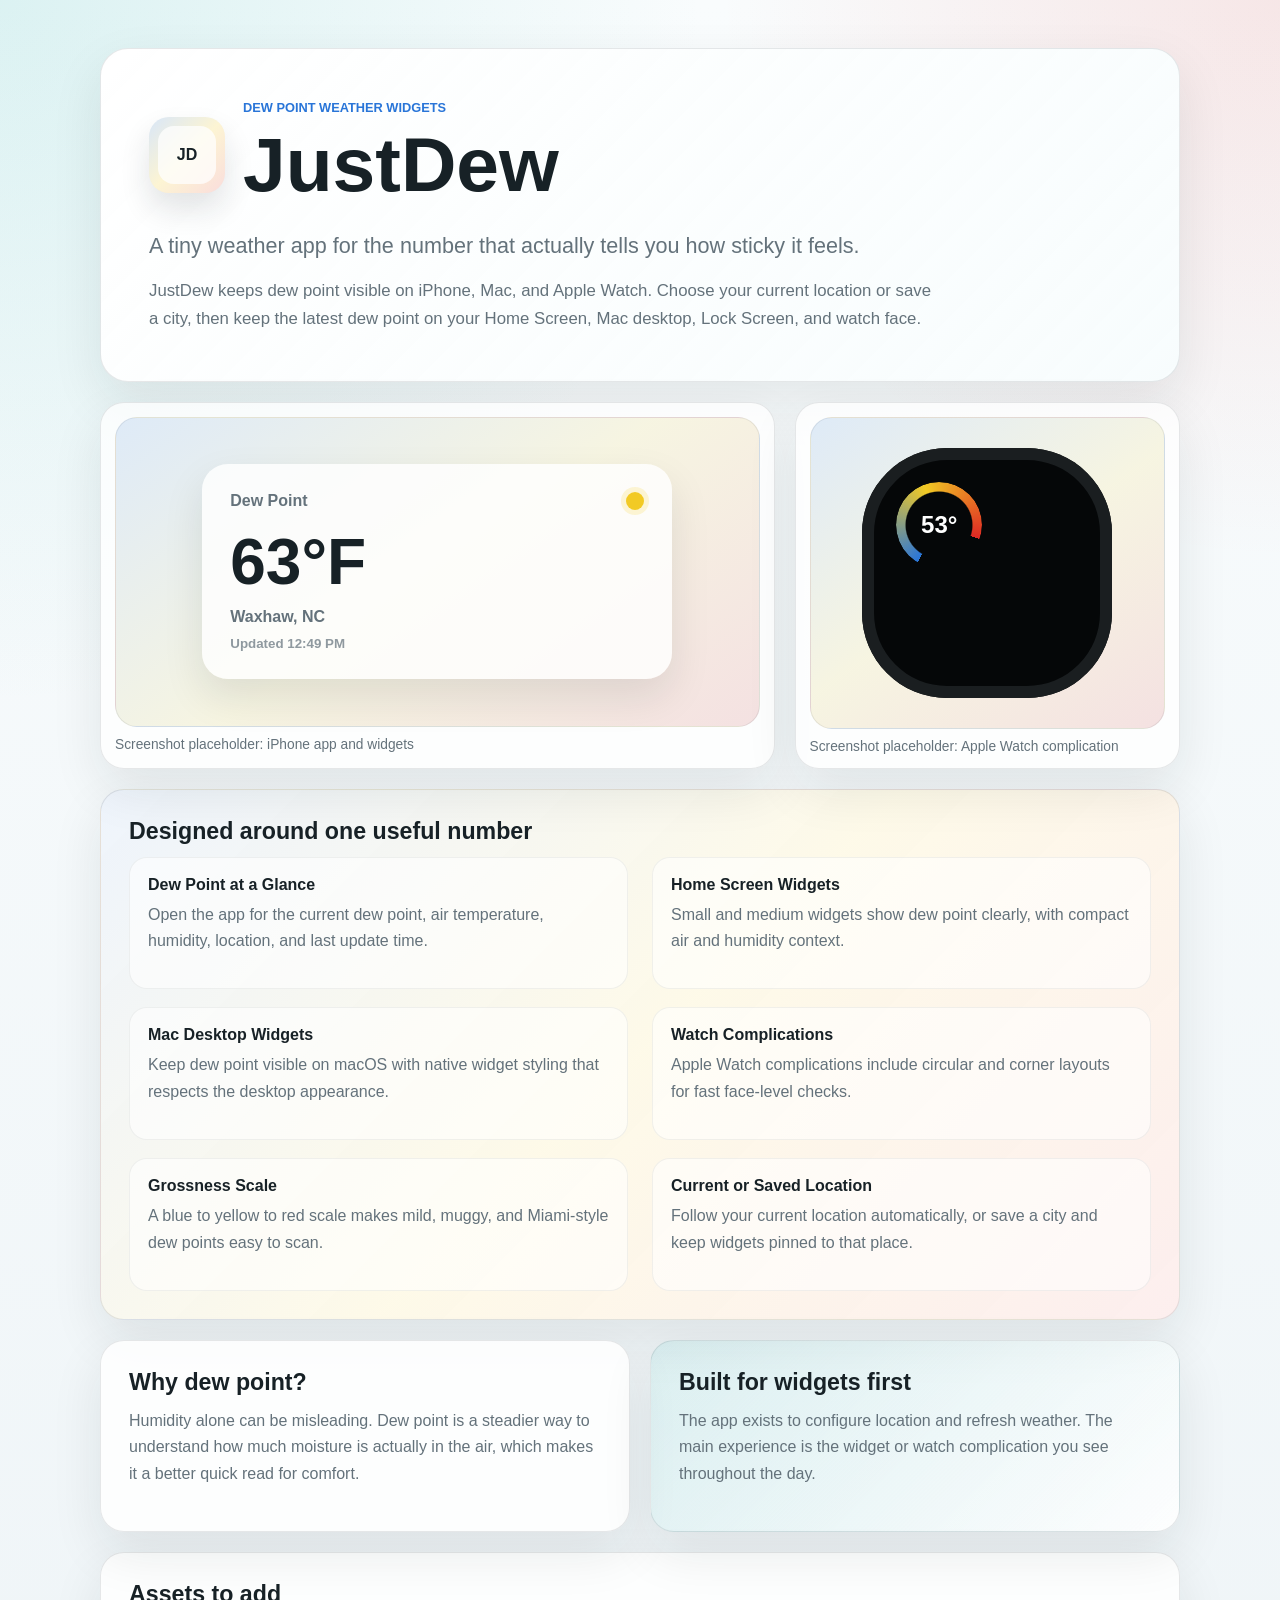
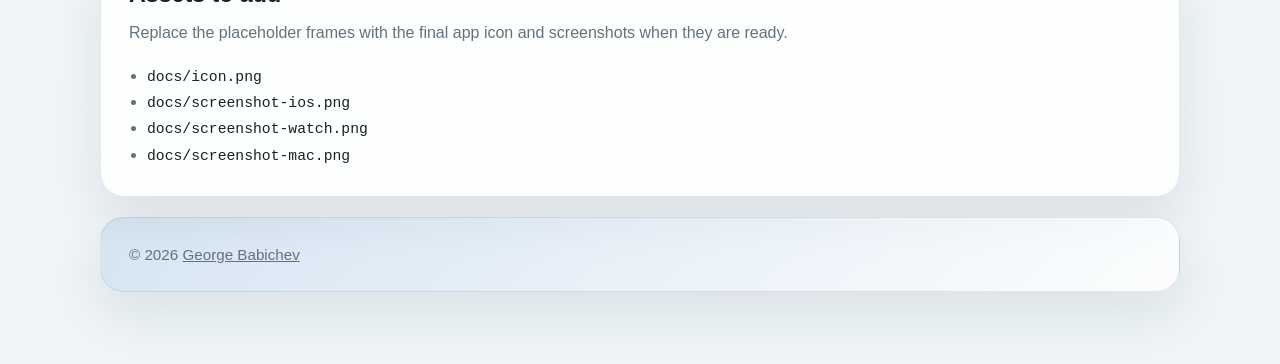
==== docs/index.html @ 345617a5 "Added icon" ====
<!DOCTYPE html>
<html lang="en">
<head>
  <meta charset="UTF-8">
  <meta name="viewport" content="width=device-width, initial-scale=1.0">
  <title>JustDew</title>
  <meta
    name="description"
    content="JustDew is a focused weather app for iPhone, Mac, and Apple Watch that shows the local dew point in widgets and watch complications."
  >
  <link rel="stylesheet" href="./styles.css">
</head>
<body>
  <main class="page">
    <section class="hero">
      <div class="hero-brand">
        <div class="app-logo-frame" aria-label="JustDew app icon placeholder">
          <span class="app-logo-placeholder">JD</span>
        </div>
        <div>
          <p class="eyebrow">Dew Point Weather Widgets</p>
          <h1>JustDew</h1>
        </div>
      </div>

      <p class="lede">
        A tiny weather app for the number that actually tells you how sticky it feels.
      </p>

      <p class="summary">
        JustDew keeps dew point visible on iPhone, Mac, and Apple Watch. Choose your current
        location or save a city, then keep the latest dew point on your Home Screen, Mac desktop,
        Lock Screen, and watch face.
      </p>
    </section>

    <section class="showcase" aria-label="App screenshots">
      <figure class="shot shot-large placeholder-shot">
        <div class="device device-phone">
          <div class="screen-card">
            <div class="screen-header">
              <span>Dew Point</span>
              <span class="weather-dot"></span>
            </div>
            <strong>63&deg;F</strong>
            <span>Waxhaw, NC</span>
            <small>Updated 12:49 PM</small>
          </div>
        </div>
        <figcaption>Screenshot placeholder: iPhone app and widgets</figcaption>
      </figure>

      <figure class="shot placeholder-shot">
        <div class="device device-watch">
          <div class="watch-face">
            <div class="corner-gauge">
              <span class="gauge-arc"></span>
              <strong>53&deg;</strong>
            </div>
          </div>
        </div>
        <figcaption>Screenshot placeholder: Apple Watch complication</figcaption>
      </figure>
    </section>

    <section class="feature-band">
      <h2>Designed around one useful number</h2>
      <div class="feature-list">
        <div>
          <h3>Dew Point at a Glance</h3>
          <p>Open the app for the current dew point, air temperature, humidity, location, and last update time.</p>
        </div>
        <div>
          <h3>Home Screen Widgets</h3>
          <p>Small and medium widgets show dew point clearly, with compact air and humidity context.</p>
        </div>
        <div>
          <h3>Mac Desktop Widgets</h3>
          <p>Keep dew point visible on macOS with native widget styling that respects the desktop appearance.</p>
        </div>
        <div>
          <h3>Watch Complications</h3>
          <p>Apple Watch complications include circular and corner layouts for fast face-level checks.</p>
        </div>
        <div>
          <h3>Grossness Scale</h3>
          <p>A blue to yellow to red scale makes mild, muggy, and Miami-style dew points easy to scan.</p>
        </div>
        <div>
          <h3>Current or Saved Location</h3>
          <p>Follow your current location automatically, or save a city and keep widgets pinned to that place.</p>
        </div>
      </div>
    </section>

    <section class="split">
      <article class="panel">
        <h2>Why dew point?</h2>
        <p>
          Humidity alone can be misleading. Dew point is a steadier way to understand how much
          moisture is actually in the air, which makes it a better quick read for comfort.
        </p>
      </article>

      <article class="panel muted">
        <h2>Built for widgets first</h2>
        <p>
          The app exists to configure location and refresh weather. The main experience is the
          widget or watch complication you see throughout the day.
        </p>
      </article>
    </section>

    <section class="asset-note">
      <h2>Assets to add</h2>
      <p>
        Replace the placeholder frames with the final app icon and screenshots when they are ready.
      </p>
      <ul>
        <li><code>docs/icon.png</code></li>
        <li><code>docs/screenshot-ios.png</code></li>
        <li><code>docs/screenshot-watch.png</code></li>
        <li><code>docs/screenshot-mac.png</code></li>
      </ul>
    </section>

    <section class="footer-note">
      <p class="footer-meta">
        &copy; 2026 <a href="https://georgebabichev.com" target="_blank" rel="noreferrer">George Babichev</a>
      </p>
    </section>
  </main>
</body>
</html>
---- docs/styles.css ----
:root {
  color-scheme: light;
  --bg: #eef4f7;
  --paper: rgba(255, 255, 255, 0.84);
  --paper-strong: #ffffff;
  --ink: #172126;
  --muted: #64727b;
  --line: rgba(23, 33, 38, 0.1);
  --blue: #2975d8;
  --yellow: #f2ca24;
  --red: #df2924;
  --aqua: #55c4c1;
  --shadow: 0 20px 52px rgba(23, 33, 38, 0.09);
}

* {
  box-sizing: border-box;
}

html,
body {
  margin: 0;
  min-height: 100%;
}

body {
  font-family: "Avenir Next", "Helvetica Neue", sans-serif;
  color: var(--ink);
  background:
    radial-gradient(circle at top left, rgba(85, 196, 193, 0.18), transparent 30%),
    radial-gradient(circle at top right, rgba(223, 41, 36, 0.1), transparent 24%),
    linear-gradient(180deg, #f9fcfd 0%, var(--bg) 100%);
}

.page {
  width: min(1080px, calc(100vw - 40px));
  margin: 0 auto;
  padding: 48px 0 72px;
}

.hero,
.shot,
.panel,
.feature-band,
.asset-note,
.footer-note {
  border: 1px solid var(--line);
  border-radius: 24px;
  background: var(--paper);
  box-shadow: var(--shadow);
}

.hero {
  padding: 48px;
  border-radius: 28px;
  background:
    linear-gradient(135deg, rgba(255, 255, 255, 0.96), rgba(246, 252, 253, 0.82)),
    var(--paper-strong);
}

.hero-brand {
  display: flex;
  align-items: center;
  gap: 18px;
  margin-bottom: 18px;
}

.app-logo-frame {
  display: grid;
  place-items: center;
  width: 76px;
  height: 76px;
  border-radius: 20px;
  background:
    linear-gradient(135deg, rgba(41, 117, 216, 0.18), rgba(242, 202, 36, 0.2), rgba(223, 41, 36, 0.16)),
    #ffffff;
  box-shadow: 0 16px 30px rgba(23, 33, 38, 0.12);
  flex: 0 0 auto;
}

.app-logo-placeholder {
  display: grid;
  place-items: center;
  width: 58px;
  height: 58px;
  border-radius: 16px;
  background: rgba(255, 255, 255, 0.74);
  color: var(--ink);
  font-weight: 800;
}

.eyebrow {
  margin: 0 0 10px;
  font-size: 0.8rem;
  font-weight: 700;
  letter-spacing: 0;
  text-transform: uppercase;
  color: var(--blue);
}

h1,
h2,
h3,
p,
ul,
figure {
  margin-top: 0;
}

h1 {
  margin-bottom: 12px;
  font-size: 4.8rem;
  line-height: 0.95;
  letter-spacing: 0;
}

h2 {
  margin-bottom: 12px;
  font-size: 1.45rem;
  letter-spacing: 0;
}

h3 {
  margin-bottom: 8px;
  font-size: 1rem;
}

p,
li {
  color: var(--muted);
  line-height: 1.65;
}

ul {
  margin-bottom: 0;
  padding-left: 18px;
}

code {
  font-family: ui-monospace, SFMono-Regular, Menlo, Monaco, Consolas, monospace;
  font-size: 0.92em;
  color: var(--ink);
}

.lede {
  max-width: 720px;
  margin-bottom: 16px;
  font-size: 1.35rem;
  line-height: 1.4;
}

.summary {
  max-width: 790px;
  margin-bottom: 0;
  color: var(--muted);
  font-size: 1.05rem;
  line-height: 1.65;
}

.showcase {
  display: grid;
  grid-template-columns: minmax(0, 1.4fr) minmax(0, 0.8fr);
  gap: 20px;
  margin-top: 20px;
}

.shot {
  margin: 0;
  padding: 14px;
  background: rgba(255, 255, 255, 0.76);
}

.shot img {
  display: block;
  width: 100%;
  height: auto;
  border-radius: 18px;
}

figcaption {
  margin-top: 10px;
  color: var(--muted);
  font-size: 0.86rem;
}

.placeholder-shot {
  min-height: 350px;
}

.device {
  display: grid;
  min-height: 310px;
  border-radius: 22px;
  border: 1px solid rgba(23, 33, 38, 0.08);
  background:
    linear-gradient(145deg, rgba(41, 117, 216, 0.12), rgba(242, 202, 36, 0.12), rgba(223, 41, 36, 0.12)),
    #f7fbfc;
}

.device-phone {
  place-items: center;
  padding: 36px;
}

.screen-card {
  width: min(100%, 470px);
  padding: 28px;
  border-radius: 26px;
  background: rgba(255, 255, 255, 0.82);
  box-shadow: 0 18px 40px rgba(23, 33, 38, 0.1);
}

.screen-header {
  display: flex;
  align-items: center;
  justify-content: space-between;
  gap: 12px;
  margin-bottom: 20px;
  color: var(--muted);
  font-weight: 700;
}

.weather-dot {
  width: 18px;
  height: 18px;
  border-radius: 50%;
  background: var(--yellow);
  box-shadow: 0 0 0 5px rgba(242, 202, 36, 0.18);
}

.screen-card strong {
  display: block;
  margin-bottom: 14px;
  font-size: 4rem;
  line-height: 1;
}

.screen-card span,
.screen-card small {
  display: block;
  color: var(--muted);
  font-weight: 700;
}

.screen-card small {
  margin-top: 10px;
  color: rgba(100, 114, 123, 0.72);
}

.device-watch {
  place-items: center;
  padding: 30px;
}

.watch-face {
  position: relative;
  display: grid;
  place-items: center;
  width: min(100%, 250px);
  aspect-ratio: 1;
  border-radius: 34%;
  background: #050708;
  box-shadow: inset 0 0 0 12px #1a1e20;
}

.corner-gauge {
  position: absolute;
  top: 34px;
  left: 34px;
  display: grid;
  place-items: center;
  width: 86px;
  height: 86px;
  color: #ffffff;
}

.gauge-arc {
  position: absolute;
  inset: 0;
  border-radius: 50%;
  background: conic-gradient(from 210deg, var(--blue), var(--yellow), var(--red) 72%, transparent 72%);
  -webkit-mask: radial-gradient(circle, transparent 54%, #000 56%);
  mask: radial-gradient(circle, transparent 54%, #000 56%);
}

.corner-gauge strong {
  position: relative;
  font-size: 1.5rem;
}

.feature-band,
.panel,
.asset-note {
  padding: 28px;
}

.feature-band {
  margin-top: 20px;
  background:
    linear-gradient(135deg, rgba(41, 117, 216, 0.08), rgba(242, 202, 36, 0.1), rgba(223, 41, 36, 0.08)),
    var(--paper-strong);
}

.feature-list {
  display: grid;
  grid-template-columns: repeat(2, minmax(0, 1fr));
  gap: 18px 24px;
}

.feature-list > div {
  padding: 18px;
  border-radius: 18px;
  border: 1px solid rgba(23, 33, 38, 0.06);
  background: rgba(255, 255, 255, 0.58);
}

.split {
  display: grid;
  grid-template-columns: repeat(2, minmax(0, 1fr));
  gap: 20px;
  margin-top: 20px;
}

.panel.muted {
  background: linear-gradient(135deg, rgba(85, 196, 193, 0.14), rgba(255, 255, 255, 0.84));
}

.asset-note {
  margin-top: 20px;
}

.footer-note {
  margin-top: 20px;
  padding: 24px 28px;
  background: linear-gradient(135deg, rgba(41, 117, 216, 0.12), rgba(255, 255, 255, 0.82));
}

.footer-note p {
  margin-bottom: 0;
}

.footer-meta {
  font-size: 0.95rem;
  color: var(--muted);
}

.footer-meta a {
  color: inherit;
}

@media (max-width: 780px) {
  .page {
    width: min(100vw - 24px, 1080px);
    padding: 24px 0 40px;
  }

  .hero,
  .panel,
  .feature-band,
  .asset-note,
  .footer-note {
    padding: 22px;
    border-radius: 20px;
  }

  .hero-brand {
    align-items: flex-start;
  }

  .showcase,
  .split,
  .feature-list {
    grid-template-columns: 1fr;
  }

  h1 {
    font-size: 3rem;
  }

  .lede {
    font-size: 1.15rem;
  }

  .app-logo-frame {
    width: 64px;
    height: 64px;
    border-radius: 18px;
  }

  .app-logo-placeholder {
    width: 48px;
    height: 48px;
    border-radius: 14px;
  }

  .device-phone {
    padding: 22px;
  }

  .screen-card strong {
    font-size: 3rem;
  }
}

@media (prefers-color-scheme: dark) {
  :root {
    color-scheme: dark;
    --bg: #101619;
    --paper: rgba(24, 31, 35, 0.88);
    --paper-strong: #1a2227;
    --ink: #f4f8fa;
    --muted: #a7b5bd;
    --line: rgba(244, 248, 250, 0.1);
    --shadow: 0 22px 60px rgba(0, 0, 0, 0.34);
  }

  body {
    background:
      radial-gradient(circle at top left, rgba(85, 196, 193, 0.12), transparent 30%),
      radial-gradient(circle at top right, rgba(223, 41, 36, 0.12), transparent 24%),
      linear-gradient(180deg, #0c1012 0%, var(--bg) 100%);
  }

  .hero {
    background:
      linear-gradient(135deg, rgba(28, 37, 42, 0.96), rgba(17, 23, 26, 0.9)),
      var(--paper-strong);
  }

  .app-logo-frame {
    background:
      linear-gradient(135deg, rgba(41, 117, 216, 0.3), rgba(242, 202, 36, 0.18), rgba(223, 41, 36, 0.22)),
      #1b2429;
  }

  .app-logo-placeholder,
  .screen-card,
  .feature-list > div,
  .shot {
    background: rgba(255, 255, 255, 0.05);
  }

  .device {
    border-color: rgba(244, 248, 250, 0.08);
    background:
      linear-gradient(145deg, rgba(41, 117, 216, 0.16), rgba(242, 202, 36, 0.08), rgba(223, 41, 36, 0.12)),
      #172126;
  }

  .feature-band {
    background:
      linear-gradient(135deg, rgba(41, 117, 216, 0.12), rgba(242, 202, 36, 0.08), rgba(223, 41, 36, 0.1)),
      var(--paper-strong);
  }

  .panel.muted,
  .footer-note {
    background: linear-gradient(135deg, rgba(85, 196, 193, 0.1), rgba(28, 37, 42, 0.82));
  }
}
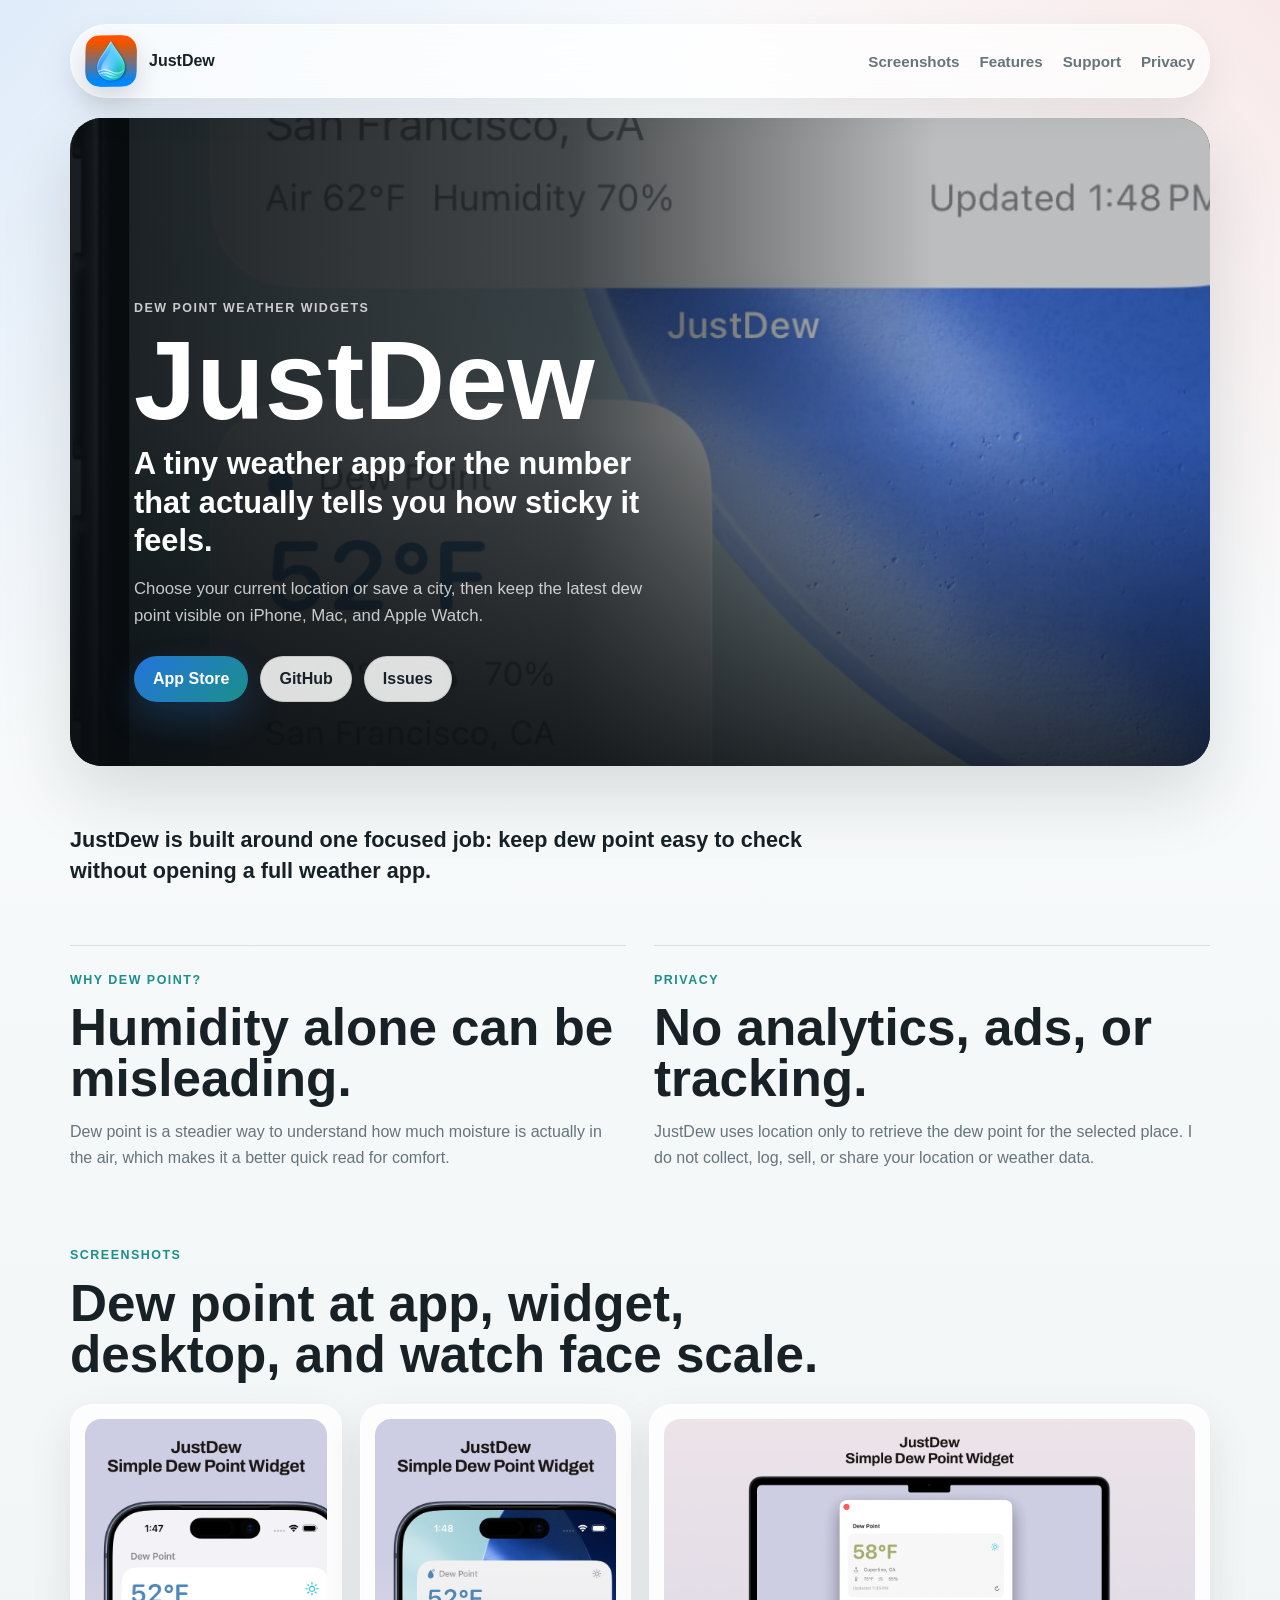
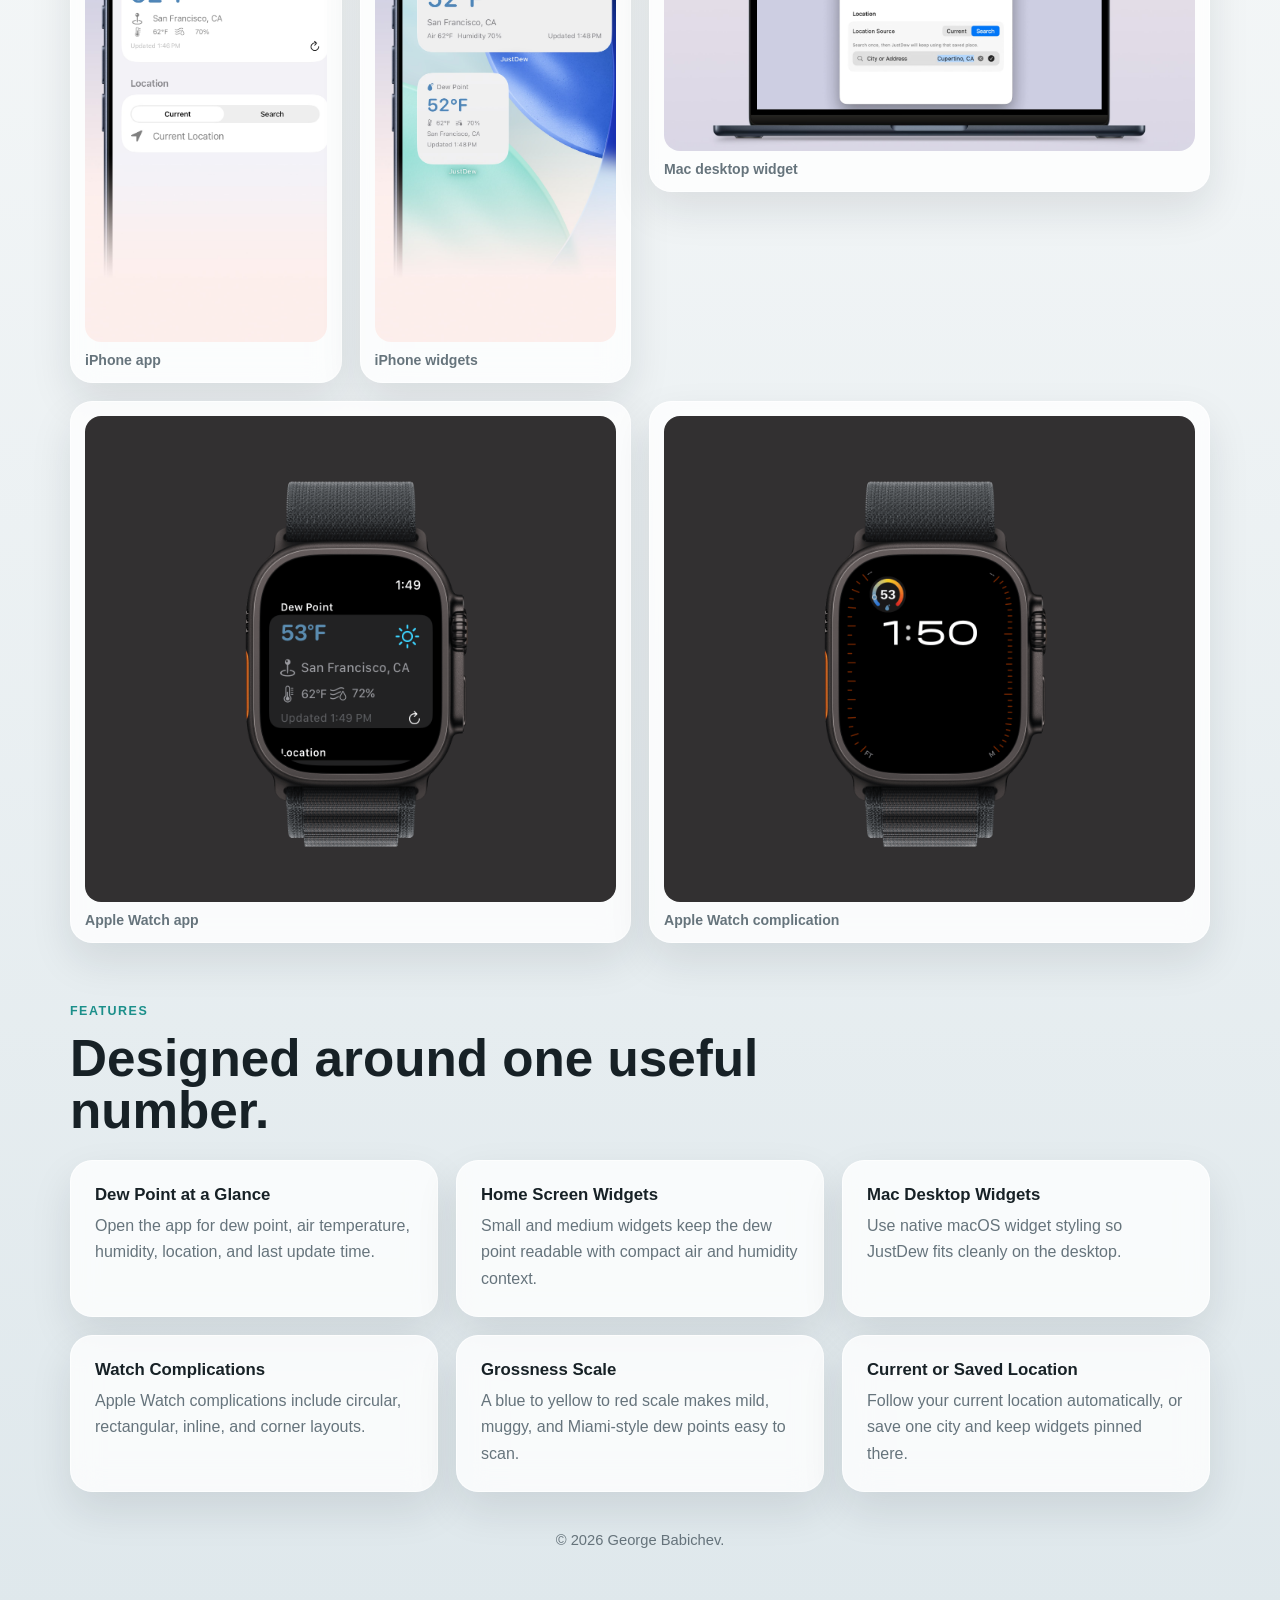
==== commit 36a2571c: "Added docs" ====
--- a/docs/index.html
+++ b/docs/index.html
@@ -8,127 +8,152 @@
     name="description"
     content="JustDew is a focused weather app for iPhone, Mac, and Apple Watch that shows the local dew point in widgets and watch complications."
   >
+  <meta name="theme-color" media="(prefers-color-scheme: light)" content="#f6f8f9">
+  <meta name="theme-color" media="(prefers-color-scheme: dark)" content="#101417">
+  <link rel="icon" type="image/png" href="./icon.png">
+  <link rel="apple-touch-icon" href="./icon.png">
   <link rel="stylesheet" href="./styles.css">
 </head>
-<body>
-  <main class="page">
-    <section class="hero">
-      <div class="hero-brand">
-        <div class="app-logo-frame" aria-label="JustDew app icon placeholder">
-          <span class="app-logo-placeholder">JD</span>
-        </div>
-        <div>
-          <p class="eyebrow">Dew Point Weather Widgets</p>
-          <h1>JustDew</h1>
+<body class="product-page">
+  <div class="site-shell">
+    <nav class="topbar" aria-label="Primary">
+      <a class="brand" href="index.html" aria-label="JustDew home">
+        <img src="./icon.png" alt="" width="52" height="52">
+        <span>JustDew</span>
+      </a>
+      <div class="nav-links">
+        <a href="#screenshots">Screenshots</a>
+        <a href="#features">Features</a>
+        <a href="Support.html">Support</a>
+        <a href="PrivacyPolicy.html">Privacy</a>
+      </div>
+    </nav>
+
+    <header class="hero">
+      <img class="hero-image" src="./ios-2.jpg" alt="" width="1284" height="2778" loading="eager">
+      <div class="hero-copy">
+        <p class="eyebrow">Dew Point Weather Widgets</p>
+        <h1>JustDew</h1>
+        <p class="lede">
+          A tiny weather app for the number that actually tells you how sticky it feels.
+        </p>
+        <p class="summary">
+          Choose your current location or save a city, then keep the latest dew point visible
+          on iPhone, Mac, and Apple Watch.
+        </p>
+        <div class="hero-actions">
+          <a class="button button-primary" href="https://apps.apple.com/us/app/justdew/id0000000000">App Store</a>
+          <a class="button button-secondary" href="https://github.com/gbabichev/JustDew" target="_blank" rel="noreferrer">GitHub</a>
+          <a class="button button-secondary" href="https://github.com/gbabichev/JustDew/issues" target="_blank" rel="noreferrer">Issues</a>
         </div>
       </div>
+    </header>
 
-      <p class="lede">
-        A tiny weather app for the number that actually tells you how sticky it feels.
-      </p>
+    <main>
+      <section class="section intro-band">
+        <p>
+          JustDew is built around one focused job: keep dew point easy to check without opening a full weather app.
+        </p>
+      </section>
 
-      <p class="summary">
-        JustDew keeps dew point visible on iPhone, Mac, and Apple Watch. Choose your current
-        location or save a city, then keep the latest dew point on your Home Screen, Mac desktop,
-        Lock Screen, and watch face.
-      </p>
-    </section>
+      <section class="section split-section">
+        <article>
+          <p class="eyebrow">Why Dew Point?</p>
+          <h2>Humidity alone can be misleading.</h2>
+          <p>
+            Dew point is a steadier way to understand how much moisture is actually in the air,
+            which makes it a better quick read for comfort.
+          </p>
+        </article>
 
-    <section class="showcase" aria-label="App screenshots">
-      <figure class="shot shot-large placeholder-shot">
-        <div class="device device-phone">
-          <div class="screen-card">
-            <div class="screen-header">
-              <span>Dew Point</span>
-              <span class="weather-dot"></span>
-            </div>
-            <strong>63&deg;F</strong>
-            <span>Waxhaw, NC</span>
-            <small>Updated 12:49 PM</small>
-          </div>
+        <article>
+          <p class="eyebrow">Privacy</p>
+          <h2>No analytics, ads, or tracking.</h2>
+          <p>
+            JustDew uses location only to retrieve the dew point for the selected place. I
+            do not collect, log, sell, or share your location or weather data.
+          </p>
+        </article>
+      </section>
+
+      <section class="section" id="screenshots" aria-labelledby="screenshots-title">
+        <div class="section-heading">
+          <p class="eyebrow">Screenshots</p>
+          <h2 id="screenshots-title">Dew point at app, widget, desktop, and watch face scale.</h2>
         </div>
-        <figcaption>Screenshot placeholder: iPhone app and widgets</figcaption>
-      </figure>
 
-      <figure class="shot placeholder-shot">
-        <div class="device device-watch">
-          <div class="watch-face">
-            <div class="corner-gauge">
-              <span class="gauge-arc"></span>
-              <strong>53&deg;</strong>
-            </div>
-          </div>
+        <div class="screenshot-grid">
+          <figure class="screenshot-card phone-card">
+            <img src="./ios-1.jpg" alt="JustDew iPhone app showing current dew point and location controls" width="1284" height="2778" loading="lazy">
+            <figcaption>iPhone app</figcaption>
+          </figure>
+
+          <figure class="screenshot-card phone-card">
+            <img src="./ios-2.jpg" alt="JustDew iPhone widgets showing dew point on the Home Screen" width="1284" height="2778" loading="lazy">
+            <figcaption>iPhone widgets</figcaption>
+          </figure>
+
+          <figure class="screenshot-card mac-card">
+            <img src="./mac-1.jpg" alt="JustDew Mac desktop widget showing dew point" width="2880" height="1800" loading="lazy">
+            <figcaption>Mac desktop widget</figcaption>
+          </figure>
+
+          <figure class="screenshot-card watch-card">
+            <img src="./watch-1.png" alt="JustDew Apple Watch app showing dew point, location, air temperature, and humidity" width="1344" height="1230" loading="lazy">
+            <figcaption>Apple Watch app</figcaption>
+          </figure>
+
+          <figure class="screenshot-card watch-card">
+            <img src="./watch-2.png" alt="JustDew Apple Watch face complication showing dew point with a color gauge" width="1344" height="1230" loading="lazy">
+            <figcaption>Apple Watch complication</figcaption>
+          </figure>
         </div>
-        <figcaption>Screenshot placeholder: Apple Watch complication</figcaption>
-      </figure>
-    </section>
+      </section>
 
-    <section class="feature-band">
-      <h2>Designed around one useful number</h2>
-      <div class="feature-list">
-        <div>
-          <h3>Dew Point at a Glance</h3>
-          <p>Open the app for the current dew point, air temperature, humidity, location, and last update time.</p>
+      <section class="section" id="features" aria-labelledby="features-title">
+        <div class="section-heading">
+          <p class="eyebrow">Features</p>
+          <h2 id="features-title">Designed around one useful number.</h2>
         </div>
-        <div>
-          <h3>Home Screen Widgets</h3>
-          <p>Small and medium widgets show dew point clearly, with compact air and humidity context.</p>
+
+        <div class="feature-grid">
+          <article class="feature-card">
+            <h3>Dew Point at a Glance</h3>
+            <p>Open the app for dew point, air temperature, humidity, location, and last update time.</p>
+          </article>
+
+          <article class="feature-card">
+            <h3>Home Screen Widgets</h3>
+            <p>Small and medium widgets keep the dew point readable with compact air and humidity context.</p>
+          </article>
+
+          <article class="feature-card">
+            <h3>Mac Desktop Widgets</h3>
+            <p>Use native macOS widget styling so JustDew fits cleanly on the desktop.</p>
+          </article>
+
+          <article class="feature-card">
+            <h3>Watch Complications</h3>
+            <p>Apple Watch complications include circular, rectangular, inline, and corner layouts.</p>
+          </article>
+
+          <article class="feature-card">
+            <h3>Grossness Scale</h3>
+            <p>A blue to yellow to red scale makes mild, muggy, and Miami-style dew points easy to scan.</p>
+          </article>
+
+          <article class="feature-card">
+            <h3>Current or Saved Location</h3>
+            <p>Follow your current location automatically, or save one city and keep widgets pinned there.</p>
+          </article>
         </div>
-        <div>
-          <h3>Mac Desktop Widgets</h3>
-          <p>Keep dew point visible on macOS with native widget styling that respects the desktop appearance.</p>
-        </div>
-        <div>
-          <h3>Watch Complications</h3>
-          <p>Apple Watch complications include circular and corner layouts for fast face-level checks.</p>
-        </div>
-        <div>
-          <h3>Grossness Scale</h3>
-          <p>A blue to yellow to red scale makes mild, muggy, and Miami-style dew points easy to scan.</p>
-        </div>
-        <div>
-          <h3>Current or Saved Location</h3>
-          <p>Follow your current location automatically, or save a city and keep widgets pinned to that place.</p>
-        </div>
-      </div>
-    </section>
+      </section>
 
-    <section class="split">
-      <article class="panel">
-        <h2>Why dew point?</h2>
-        <p>
-          Humidity alone can be misleading. Dew point is a steadier way to understand how much
-          moisture is actually in the air, which makes it a better quick read for comfort.
-        </p>
-      </article>
+    </main>
 
-      <article class="panel muted">
-        <h2>Built for widgets first</h2>
-        <p>
-          The app exists to configure location and refresh weather. The main experience is the
-          widget or watch complication you see throughout the day.
-        </p>
-      </article>
-    </section>
-
-    <section class="asset-note">
-      <h2>Assets to add</h2>
-      <p>
-        Replace the placeholder frames with the final app icon and screenshots when they are ready.
-      </p>
-      <ul>
-        <li><code>docs/icon.png</code></li>
-        <li><code>docs/screenshot-ios.png</code></li>
-        <li><code>docs/screenshot-watch.png</code></li>
-        <li><code>docs/screenshot-mac.png</code></li>
-      </ul>
-    </section>
-
-    <section class="footer-note">
-      <p class="footer-meta">
-        &copy; 2026 <a href="https://georgebabichev.com" target="_blank" rel="noreferrer">George Babichev</a>
-      </p>
-    </section>
-  </main>
+    <footer class="site-footer">
+      <p>&copy; 2026 George Babichev.</p>
+    </footer>
+  </div>
 </body>
 </html>
--- a/docs/styles.css
+++ b/docs/styles.css
@@ -1,16 +1,22 @@
 :root {
-  color-scheme: light;
-  --bg: #eef4f7;
-  --paper: rgba(255, 255, 255, 0.84);
-  --paper-strong: #ffffff;
+  color-scheme: light dark;
+  --bg: #f3f6f7;
+  --bg-deep: #dfe8ec;
+  --surface: rgba(255, 255, 255, 0.78);
+  --surface-strong: #ffffff;
   --ink: #172126;
-  --muted: #64727b;
-  --line: rgba(23, 33, 38, 0.1);
-  --blue: #2975d8;
-  --yellow: #f2ca24;
-  --red: #df2924;
-  --aqua: #55c4c1;
-  --shadow: 0 20px 52px rgba(23, 33, 38, 0.09);
+  --muted: #66747c;
+  --line: rgba(23, 33, 38, 0.12);
+  --blue: #2474dc;
+  --yellow: #f4cf28;
+  --red: #e2352f;
+  --teal: #1b8f8a;
+  --shadow-lg: 0 28px 70px rgba(23, 33, 38, 0.14);
+  --shadow-md: 0 18px 42px rgba(23, 33, 38, 0.1);
+  --radius-xl: 32px;
+  --radius-lg: 22px;
+  --radius-md: 16px;
+  --content-width: 1140px;
 }
 
 * {
@@ -23,79 +29,34 @@
   min-height: 100%;
 }
 
+html {
+  scroll-behavior: smooth;
+}
+
 body {
-  font-family: "Avenir Next", "Helvetica Neue", sans-serif;
+  min-width: 320px;
+  font-family: "Avenir Next", "Helvetica Neue", Arial, sans-serif;
   color: var(--ink);
   background:
-    radial-gradient(circle at top left, rgba(85, 196, 193, 0.18), transparent 30%),
-    radial-gradient(circle at top right, rgba(223, 41, 36, 0.1), transparent 24%),
-    linear-gradient(180deg, #f9fcfd 0%, var(--bg) 100%);
-}
-
-.page {
-  width: min(1080px, calc(100vw - 40px));
-  margin: 0 auto;
-  padding: 48px 0 72px;
-}
-
-.hero,
-.shot,
-.panel,
-.feature-band,
-.asset-note,
-.footer-note {
-  border: 1px solid var(--line);
-  border-radius: 24px;
-  background: var(--paper);
-  box-shadow: var(--shadow);
-}
-
-.hero {
-  padding: 48px;
-  border-radius: 28px;
-  background:
-    linear-gradient(135deg, rgba(255, 255, 255, 0.96), rgba(246, 252, 253, 0.82)),
-    var(--paper-strong);
-}
-
-.hero-brand {
-  display: flex;
-  align-items: center;
-  gap: 18px;
-  margin-bottom: 18px;
-}
-
-.app-logo-frame {
-  display: grid;
-  place-items: center;
-  width: 76px;
-  height: 76px;
-  border-radius: 20px;
-  background:
-    linear-gradient(135deg, rgba(41, 117, 216, 0.18), rgba(242, 202, 36, 0.2), rgba(223, 41, 36, 0.16)),
-    #ffffff;
-  box-shadow: 0 16px 30px rgba(23, 33, 38, 0.12);
-  flex: 0 0 auto;
-}
-
-.app-logo-placeholder {
-  display: grid;
-  place-items: center;
-  width: 58px;
-  height: 58px;
-  border-radius: 16px;
-  background: rgba(255, 255, 255, 0.74);
-  color: var(--ink);
-  font-weight: 800;
-}
-
-.eyebrow {
-  margin: 0 0 10px;
-  font-size: 0.8rem;
-  font-weight: 700;
-  letter-spacing: 0;
-  text-transform: uppercase;
-  color: var(--blue);
+    linear-gradient(135deg, rgba(36, 116, 220, 0.13), transparent 34rem),
+    linear-gradient(225deg, rgba(226, 53, 47, 0.1), transparent 30rem),
+    linear-gradient(180deg, #fbfdfe 0%, var(--bg) 48%, var(--bg-deep) 100%);
+}
+
+img {
+  display: block;
+  max-width: 100%;
+}
+
+a {
+  color: inherit;
+  text-decoration: none;
+}
+
+p,
+li {
+  color: var(--muted);
+  line-height: 1.65;
 }
 
 h1,
@@ -107,354 +68,513 @@
   margin-top: 0;
 }
 
+.site-shell,
+.info-shell {
+  width: min(calc(100% - 32px), var(--content-width));
+  margin: 0 auto;
+}
+
+.site-shell {
+  padding: 24px 0 42px;
+}
+
+.topbar {
+  position: relative;
+  z-index: 5;
+  display: flex;
+  align-items: center;
+  justify-content: space-between;
+  gap: 24px;
+  padding: 10px 14px;
+  border: 1px solid rgba(255, 255, 255, 0.72);
+  border-radius: 999px;
+  background: rgba(255, 255, 255, 0.7);
+  box-shadow: 0 14px 36px rgba(23, 33, 38, 0.08);
+  backdrop-filter: blur(18px);
+}
+
+.brand {
+  display: inline-flex;
+  align-items: center;
+  gap: 12px;
+  font-weight: 800;
+}
+
+.brand img {
+  width: 52px;
+  height: 52px;
+  border-radius: 15px;
+  box-shadow: 0 12px 26px rgba(23, 33, 38, 0.16);
+}
+
+.nav-links {
+  display: flex;
+  align-items: center;
+  flex-wrap: wrap;
+  justify-content: flex-end;
+  gap: 20px;
+  color: var(--muted);
+  font-size: 0.95rem;
+  font-weight: 600;
+}
+
+.nav-links a {
+  padding: 8px 0;
+}
+
+.nav-links a:hover,
+.nav-links a:focus-visible,
+.back-link:hover,
+.back-link:focus-visible {
+  color: var(--teal);
+}
+
+.hero {
+  position: relative;
+  display: grid;
+  align-items: end;
+  min-height: clamp(520px, 72vh, 720px);
+  margin-top: 20px;
+  overflow: hidden;
+  border-radius: var(--radius-xl);
+  box-shadow: var(--shadow-lg);
+  background: #11181c;
+}
+
+.hero::before {
+  content: "";
+  position: absolute;
+  inset: 0;
+  z-index: 1;
+  background:
+    linear-gradient(90deg, rgba(9, 13, 16, 0.92), rgba(9, 13, 16, 0.74) 44%, rgba(9, 13, 16, 0.22) 76%),
+    linear-gradient(0deg, rgba(9, 13, 16, 0.78), transparent 52%);
+}
+
+.hero-image {
+  position: absolute;
+  inset: 0;
+  width: 100%;
+  height: 100%;
+  object-fit: cover;
+  object-position: center center;
+  transform: scale(1.16);
+}
+
+.hero-copy {
+  position: relative;
+  z-index: 2;
+  max-width: 660px;
+  padding: clamp(28px, 6vw, 64px);
+}
+
+.eyebrow {
+  margin-bottom: 12px;
+  color: var(--teal);
+  font-size: 0.78rem;
+  font-weight: 800;
+  letter-spacing: 0.12em;
+  text-transform: uppercase;
+}
+
+.hero .eyebrow,
+.hero .summary {
+  color: rgba(255, 255, 255, 0.76);
+}
+
 h1 {
-  margin-bottom: 12px;
-  font-size: 4.8rem;
-  line-height: 0.95;
+  margin-bottom: 14px;
+  color: #ffffff;
+  font-size: clamp(4rem, 9vw, 7rem);
+  line-height: 0.9;
   letter-spacing: 0;
 }
 
 h2 {
-  margin-bottom: 12px;
-  font-size: 1.45rem;
+  margin-bottom: 14px;
+  font-size: clamp(2.2rem, 4vw, 3.6rem);
+  line-height: 1;
   letter-spacing: 0;
 }
 
 h3 {
   margin-bottom: 8px;
-  font-size: 1rem;
-}
-
-p,
-li {
-  color: var(--muted);
-  line-height: 1.65;
-}
-
-ul {
+  font-size: 1.05rem;
+}
+
+.lede {
+  max-width: 620px;
+  margin-bottom: 14px;
+  color: #ffffff;
+  font-size: clamp(1.35rem, 2.4vw, 2rem);
+  line-height: 1.25;
+  font-weight: 700;
+}
+
+.summary {
+  max-width: 620px;
   margin-bottom: 0;
-  padding-left: 18px;
-}
-
-code {
-  font-family: ui-monospace, SFMono-Regular, Menlo, Monaco, Consolas, monospace;
-  font-size: 0.92em;
+  font-size: 1.05rem;
+}
+
+.hero-actions,
+.card-actions {
+  display: flex;
+  flex-wrap: wrap;
+  gap: 12px;
+  margin-top: 26px;
+}
+
+.button {
+  display: inline-flex;
+  align-items: center;
+  justify-content: center;
+  min-height: 46px;
+  padding: 0 18px;
+  border: 1px solid transparent;
+  border-radius: 999px;
+  font-weight: 750;
+  transition: transform 160ms ease, background-color 160ms ease, border-color 160ms ease;
+}
+
+.button:hover,
+.button:focus-visible {
+  transform: translateY(-1px);
+}
+
+.button-primary {
+  color: #ffffff;
+  background: linear-gradient(135deg, var(--blue), var(--teal));
+  box-shadow: 0 16px 34px rgba(36, 116, 220, 0.24);
+}
+
+.button-secondary {
   color: var(--ink);
-}
-
-.lede {
-  max-width: 720px;
-  margin-bottom: 16px;
+  border-color: var(--line);
+  background: rgba(255, 255, 255, 0.86);
+}
+
+.section {
+  padding: 58px 0 0;
+}
+
+.intro-band {
+  max-width: 780px;
+}
+
+.intro-band p {
+  margin-bottom: 0;
+  color: var(--ink);
   font-size: 1.35rem;
-  line-height: 1.4;
-}
-
-.summary {
-  max-width: 790px;
-  margin-bottom: 0;
-  color: var(--muted);
-  font-size: 1.05rem;
-  line-height: 1.65;
-}
-
-.showcase {
-  display: grid;
-  grid-template-columns: minmax(0, 1.4fr) minmax(0, 0.8fr);
-  gap: 20px;
-  margin-top: 20px;
-}
-
-.shot {
+  line-height: 1.45;
+  font-weight: 700;
+}
+
+.section-heading {
+  max-width: 760px;
+  margin-bottom: 24px;
+}
+
+.screenshot-grid {
+  display: grid;
+  grid-template-columns: repeat(8, minmax(0, 1fr));
+  gap: 18px;
+  align-items: start;
+}
+
+.screenshot-card,
+.feature-card,
+.info-card,
+.policy-card {
   margin: 0;
   padding: 14px;
-  background: rgba(255, 255, 255, 0.76);
-}
-
-.shot img {
-  display: block;
+  border: 1px solid rgba(255, 255, 255, 0.68);
+  border-radius: var(--radius-lg);
+  background: var(--surface);
+  box-shadow: var(--shadow-md);
+  backdrop-filter: blur(14px);
+}
+
+.screenshot-card img {
   width: 100%;
   height: auto;
-  border-radius: 18px;
+  border-radius: 16px;
+  object-fit: cover;
+  object-position: top center;
+}
+
+.phone-card {
+  grid-column: span 2;
+}
+
+.mac-card {
+  grid-column: span 4;
+}
+
+.watch-card {
+  grid-column: span 4;
+}
+
+.watch-card img {
+  background: #323031;
+  object-position: center center;
 }
 
 figcaption {
   margin-top: 10px;
   color: var(--muted);
-  font-size: 0.86rem;
-}
-
-.placeholder-shot {
-  min-height: 350px;
-}
-
-.device {
-  display: grid;
-  min-height: 310px;
-  border-radius: 22px;
+  font-size: 0.88rem;
+  font-weight: 700;
+}
+
+.feature-grid,
+.info-grid {
+  display: grid;
+  grid-template-columns: repeat(3, minmax(0, 1fr));
+  gap: 18px;
+}
+
+.feature-card,
+.info-card,
+.policy-card {
+  padding: 24px;
+}
+
+.feature-card p,
+.info-card p,
+.policy-card p,
+.info-card li,
+.policy-card li {
+  margin-bottom: 0;
+}
+
+.split-section {
+  display: grid;
+  grid-template-columns: repeat(2, minmax(0, 1fr));
+  gap: 28px;
+}
+
+.split-section article {
+  padding-top: 24px;
+  border-top: 1px solid var(--line);
+}
+
+.site-footer {
+  padding: 36px 0 0;
+  color: var(--muted);
+  font-size: 0.92rem;
+  text-align: center;
+}
+
+.info-page {
+  padding: 24px 0 44px;
+}
+
+.info-shell {
+  display: grid;
+  gap: 24px;
+}
+
+.info-header {
+  padding: 42px 4px 14px;
+}
+
+.info-header h1 {
+  max-width: 760px;
+  color: var(--ink);
+  font-size: clamp(3rem, 7vw, 5.4rem);
+}
+
+.info-header p {
+  max-width: 720px;
+  margin: 18px 0 0;
+  font-size: 1.06rem;
+}
+
+.back-link {
+  display: inline-flex;
+  margin-bottom: 24px;
+  color: var(--teal);
+  font-weight: 750;
+}
+
+.policy-shell {
+  display: grid;
+  gap: 18px;
+}
+
+.info-card ul,
+.policy-card ul {
+  margin: 14px 0 0 18px;
+  padding: 0;
+}
+
+.info-card h2,
+.policy-card h2 {
+  font-size: clamp(1.75rem, 1.25rem + 1.2vw, 2.25rem);
+  line-height: 1.04;
+  text-wrap: balance;
+}
+
+.stack-list,
+.faq-list {
+  display: grid;
+  gap: 14px;
+  margin-top: 16px;
+}
+
+.stack-item,
+.faq-item,
+.callout {
+  padding: 16px 18px;
   border: 1px solid rgba(23, 33, 38, 0.08);
-  background:
-    linear-gradient(145deg, rgba(41, 117, 216, 0.12), rgba(242, 202, 36, 0.12), rgba(223, 41, 36, 0.12)),
-    #f7fbfc;
-}
-
-.device-phone {
-  place-items: center;
-  padding: 36px;
-}
-
-.screen-card {
-  width: min(100%, 470px);
-  padding: 28px;
-  border-radius: 26px;
-  background: rgba(255, 255, 255, 0.82);
-  box-shadow: 0 18px 40px rgba(23, 33, 38, 0.1);
-}
-
-.screen-header {
-  display: flex;
-  align-items: center;
-  justify-content: space-between;
-  gap: 12px;
-  margin-bottom: 20px;
+  border-radius: var(--radius-md);
+  background: rgba(255, 255, 255, 0.62);
+}
+
+.stack-item strong,
+.faq-item h3 {
+  display: block;
+  margin-bottom: 6px;
+  color: var(--ink);
+}
+
+.callout {
+  margin-top: 16px;
+  border-left: 4px solid var(--teal);
+  color: var(--ink);
+}
+
+.meta-note {
   color: var(--muted);
-  font-weight: 700;
-}
-
-.weather-dot {
-  width: 18px;
-  height: 18px;
-  border-radius: 50%;
-  background: var(--yellow);
-  box-shadow: 0 0 0 5px rgba(242, 202, 36, 0.18);
-}
-
-.screen-card strong {
-  display: block;
-  margin-bottom: 14px;
-  font-size: 4rem;
-  line-height: 1;
-}
-
-.screen-card span,
-.screen-card small {
-  display: block;
-  color: var(--muted);
-  font-weight: 700;
-}
-
-.screen-card small {
-  margin-top: 10px;
-  color: rgba(100, 114, 123, 0.72);
-}
-
-.device-watch {
-  place-items: center;
-  padding: 30px;
-}
-
-.watch-face {
-  position: relative;
-  display: grid;
-  place-items: center;
-  width: min(100%, 250px);
-  aspect-ratio: 1;
-  border-radius: 34%;
-  background: #050708;
-  box-shadow: inset 0 0 0 12px #1a1e20;
-}
-
-.corner-gauge {
-  position: absolute;
-  top: 34px;
-  left: 34px;
-  display: grid;
-  place-items: center;
-  width: 86px;
-  height: 86px;
-  color: #ffffff;
-}
-
-.gauge-arc {
-  position: absolute;
-  inset: 0;
-  border-radius: 50%;
-  background: conic-gradient(from 210deg, var(--blue), var(--yellow), var(--red) 72%, transparent 72%);
-  -webkit-mask: radial-gradient(circle, transparent 54%, #000 56%);
-  mask: radial-gradient(circle, transparent 54%, #000 56%);
-}
-
-.corner-gauge strong {
-  position: relative;
-  font-size: 1.5rem;
-}
-
-.feature-band,
-.panel,
-.asset-note {
-  padding: 28px;
-}
-
-.feature-band {
-  margin-top: 20px;
-  background:
-    linear-gradient(135deg, rgba(41, 117, 216, 0.08), rgba(242, 202, 36, 0.1), rgba(223, 41, 36, 0.08)),
-    var(--paper-strong);
-}
-
-.feature-list {
-  display: grid;
-  grid-template-columns: repeat(2, minmax(0, 1fr));
-  gap: 18px 24px;
-}
-
-.feature-list > div {
-  padding: 18px;
-  border-radius: 18px;
-  border: 1px solid rgba(23, 33, 38, 0.06);
-  background: rgba(255, 255, 255, 0.58);
-}
-
-.split {
-  display: grid;
-  grid-template-columns: repeat(2, minmax(0, 1fr));
-  gap: 20px;
-  margin-top: 20px;
-}
-
-.panel.muted {
-  background: linear-gradient(135deg, rgba(85, 196, 193, 0.14), rgba(255, 255, 255, 0.84));
-}
-
-.asset-note {
-  margin-top: 20px;
-}
-
-.footer-note {
-  margin-top: 20px;
-  padding: 24px 28px;
-  background: linear-gradient(135deg, rgba(41, 117, 216, 0.12), rgba(255, 255, 255, 0.82));
-}
-
-.footer-note p {
-  margin-bottom: 0;
-}
-
-.footer-meta {
-  font-size: 0.95rem;
-  color: var(--muted);
-}
-
-.footer-meta a {
-  color: inherit;
-}
-
-@media (max-width: 780px) {
-  .page {
-    width: min(100vw - 24px, 1080px);
-    padding: 24px 0 40px;
-  }
-
-  .hero,
-  .panel,
-  .feature-band,
-  .asset-note,
-  .footer-note {
-    padding: 22px;
+  font-size: 0.94rem;
+}
+
+@media (max-width: 960px) {
+  .screenshot-grid,
+  .feature-grid,
+  .info-grid,
+  .split-section {
+    grid-template-columns: 1fr 1fr;
+  }
+
+  .phone-card,
+  .watch-card {
+    grid-column: span 1;
+  }
+
+  .mac-card {
+    grid-column: 1 / -1;
+  }
+
+}
+
+@media (max-width: 680px) {
+  .site-shell,
+  .info-shell {
+    width: min(calc(100% - 20px), var(--content-width));
+  }
+
+  .topbar {
+    align-items: flex-start;
+    flex-direction: column;
+    border-radius: 24px;
+  }
+
+  .nav-links {
+    justify-content: flex-start;
+    gap: 12px 18px;
+  }
+
+  .hero {
+    min-height: 560px;
+    border-radius: 24px;
+  }
+
+  .hero::before {
+    background:
+      linear-gradient(0deg, rgba(9, 13, 16, 0.82), rgba(9, 13, 16, 0.28)),
+      linear-gradient(90deg, rgba(9, 13, 16, 0.76), transparent);
+  }
+
+  .hero-copy {
+    padding: 26px;
+  }
+
+  h1 {
+    font-size: clamp(3.4rem, 18vw, 5rem);
+  }
+
+  .screenshot-grid,
+  .feature-grid,
+  .info-grid,
+  .split-section {
+    grid-template-columns: 1fr;
+  }
+
+  .phone-card,
+  .mac-card,
+  .watch-card {
+    grid-column: 1 / -1;
+  }
+
+  .section {
+    padding-top: 42px;
+  }
+
+  .feature-card,
+  .info-card,
+  .policy-card {
+    padding: 20px;
     border-radius: 20px;
-  }
-
-  .hero-brand {
-    align-items: flex-start;
-  }
-
-  .showcase,
-  .split,
-  .feature-list {
-    grid-template-columns: 1fr;
-  }
-
-  h1 {
-    font-size: 3rem;
-  }
-
-  .lede {
-    font-size: 1.15rem;
-  }
-
-  .app-logo-frame {
-    width: 64px;
-    height: 64px;
-    border-radius: 18px;
-  }
-
-  .app-logo-placeholder {
-    width: 48px;
-    height: 48px;
-    border-radius: 14px;
-  }
-
-  .device-phone {
-    padding: 22px;
-  }
-
-  .screen-card strong {
-    font-size: 3rem;
   }
 }
 
 @media (prefers-color-scheme: dark) {
   :root {
-    color-scheme: dark;
-    --bg: #101619;
-    --paper: rgba(24, 31, 35, 0.88);
-    --paper-strong: #1a2227;
-    --ink: #f4f8fa;
-    --muted: #a7b5bd;
-    --line: rgba(244, 248, 250, 0.1);
-    --shadow: 0 22px 60px rgba(0, 0, 0, 0.34);
+    --bg: #101417;
+    --bg-deep: #090c0e;
+    --surface: rgba(25, 33, 38, 0.82);
+    --surface-strong: #192126;
+    --ink: #f5f8fa;
+    --muted: #a8b5bc;
+    --line: rgba(245, 248, 250, 0.12);
+    --teal: #60d1ca;
+    --shadow-lg: 0 28px 80px rgba(0, 0, 0, 0.45);
+    --shadow-md: 0 18px 46px rgba(0, 0, 0, 0.3);
   }
 
   body {
     background:
-      radial-gradient(circle at top left, rgba(85, 196, 193, 0.12), transparent 30%),
-      radial-gradient(circle at top right, rgba(223, 41, 36, 0.12), transparent 24%),
-      linear-gradient(180deg, #0c1012 0%, var(--bg) 100%);
-  }
-
-  .hero {
-    background:
-      linear-gradient(135deg, rgba(28, 37, 42, 0.96), rgba(17, 23, 26, 0.9)),
-      var(--paper-strong);
-  }
-
-  .app-logo-frame {
-    background:
-      linear-gradient(135deg, rgba(41, 117, 216, 0.3), rgba(242, 202, 36, 0.18), rgba(223, 41, 36, 0.22)),
-      #1b2429;
-  }
-
-  .app-logo-placeholder,
-  .screen-card,
-  .feature-list > div,
-  .shot {
+      linear-gradient(135deg, rgba(36, 116, 220, 0.12), transparent 34rem),
+      linear-gradient(225deg, rgba(226, 53, 47, 0.12), transparent 30rem),
+      linear-gradient(180deg, #151b20 0%, var(--bg) 48%, var(--bg-deep) 100%);
+  }
+
+  .topbar {
+    border-color: rgba(255, 255, 255, 0.12);
+    background: rgba(245, 248, 250, 0.86);
+  }
+
+  .brand,
+  .nav-links,
+  .topbar a,
+  .button-secondary {
+    color: #172126;
+  }
+
+  .screenshot-card,
+  .feature-card,
+  .info-card,
+  .policy-card {
+    border-color: rgba(255, 255, 255, 0.12);
+  }
+
+  .stack-item,
+  .faq-item,
+  .callout {
+    border-color: rgba(255, 255, 255, 0.1);
     background: rgba(255, 255, 255, 0.05);
   }
 
-  .device {
-    border-color: rgba(244, 248, 250, 0.08);
-    background:
-      linear-gradient(145deg, rgba(41, 117, 216, 0.16), rgba(242, 202, 36, 0.08), rgba(223, 41, 36, 0.12)),
-      #172126;
-  }
-
-  .feature-band {
-    background:
-      linear-gradient(135deg, rgba(41, 117, 216, 0.12), rgba(242, 202, 36, 0.08), rgba(223, 41, 36, 0.1)),
-      var(--paper-strong);
-  }
-
-  .panel.muted,
-  .footer-note {
-    background: linear-gradient(135deg, rgba(85, 196, 193, 0.1), rgba(28, 37, 42, 0.82));
-  }
-}
+}
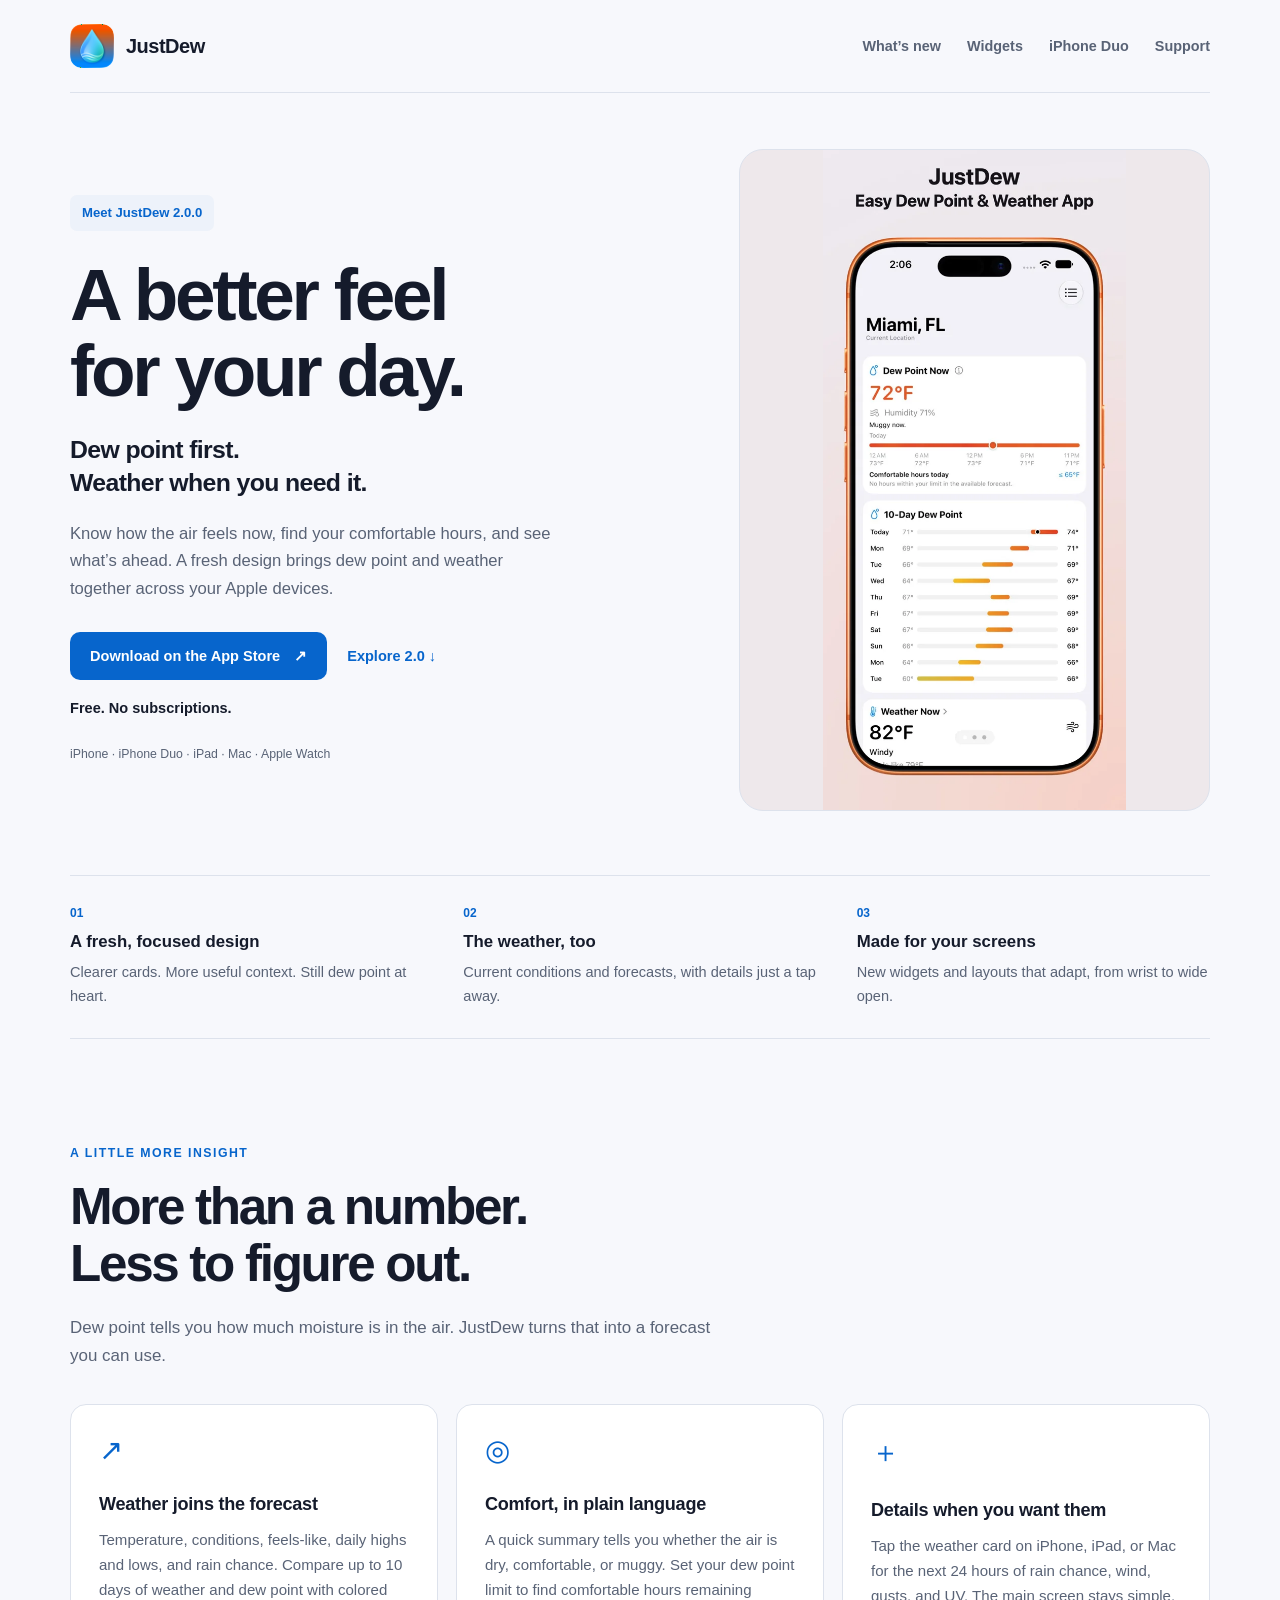
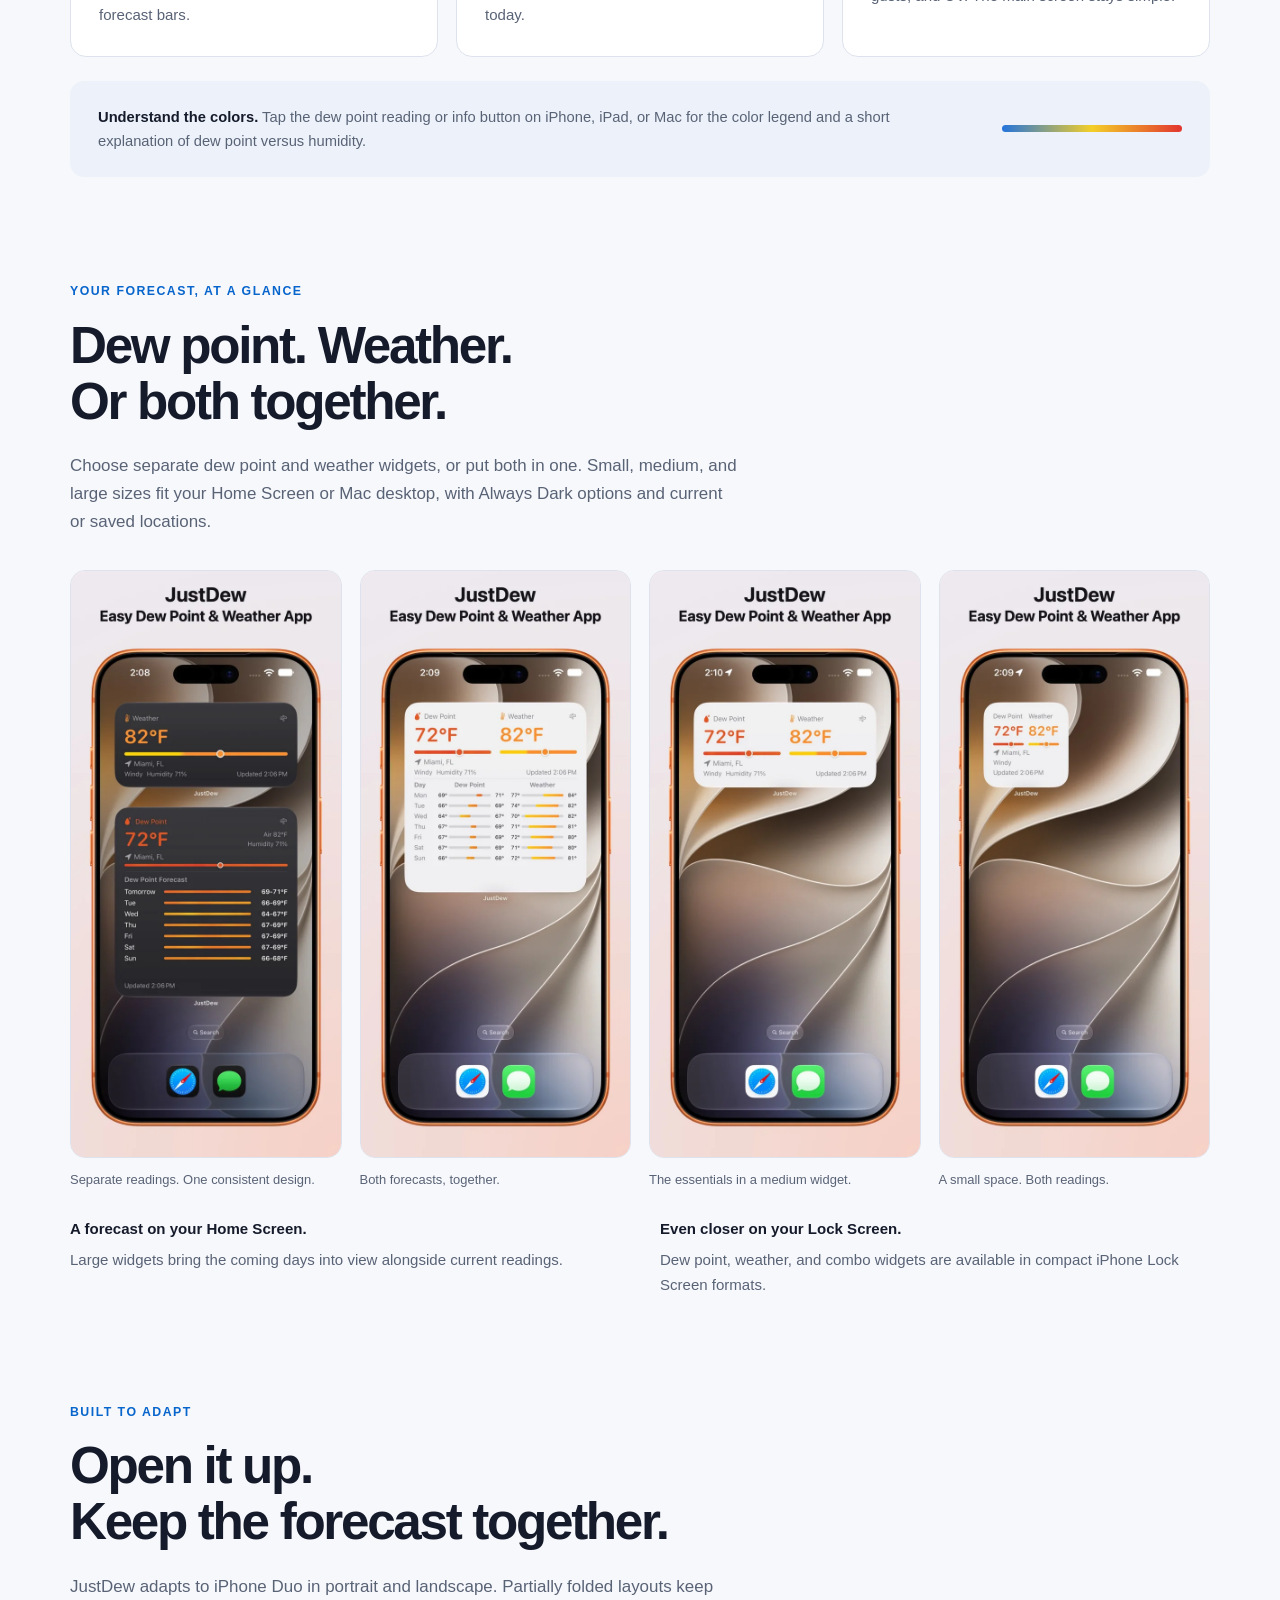
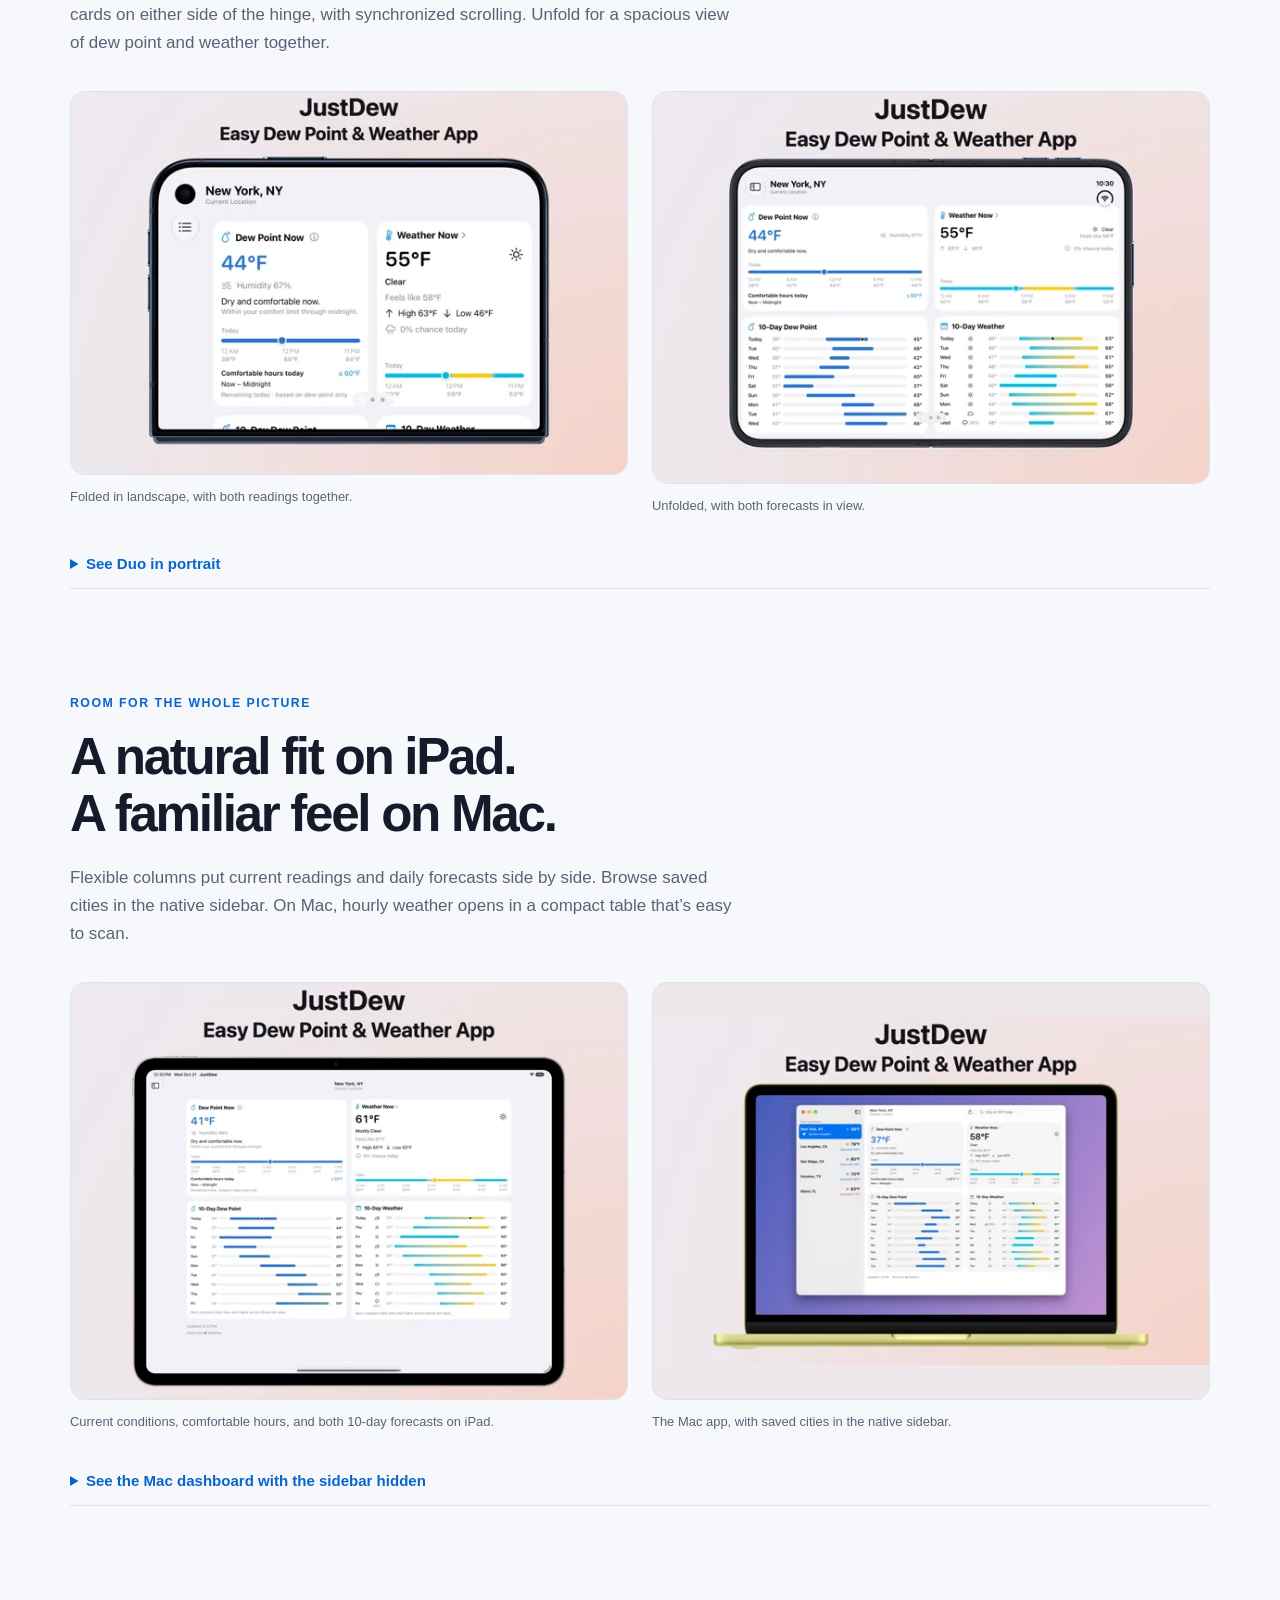
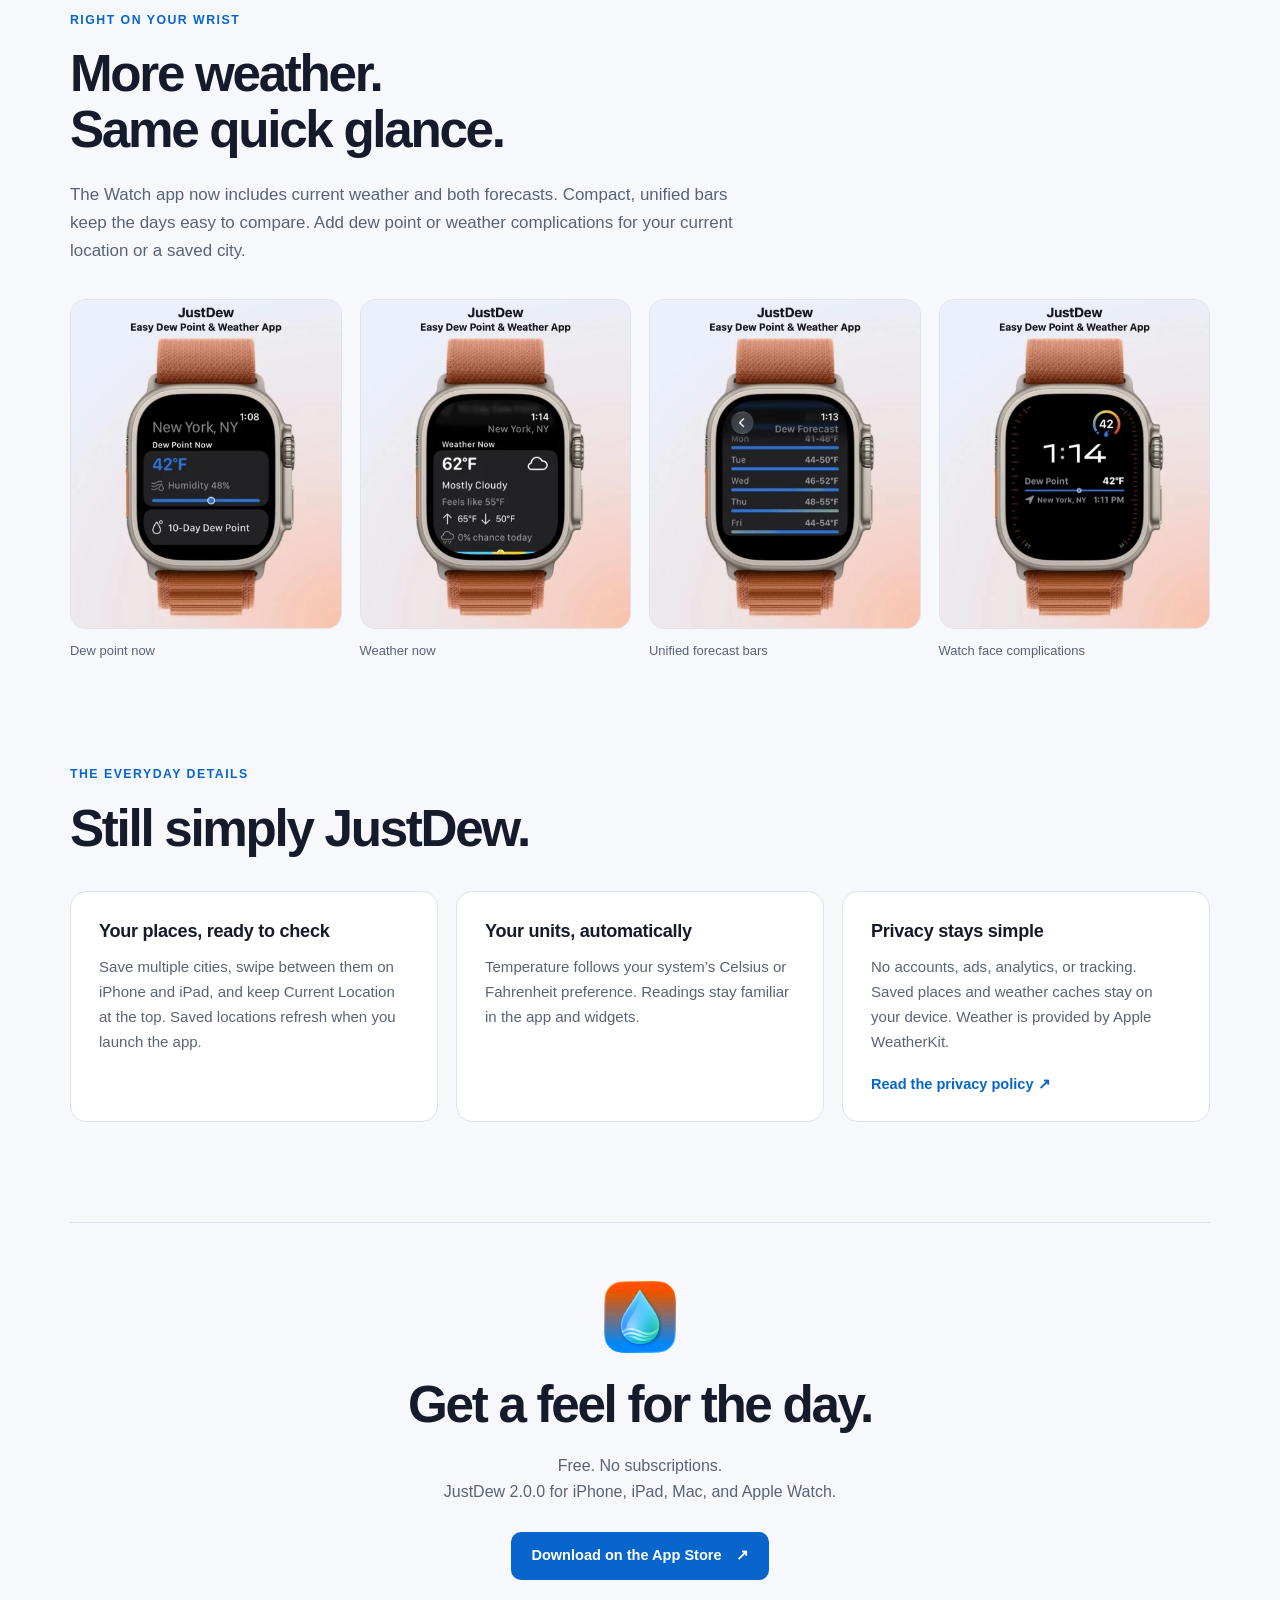
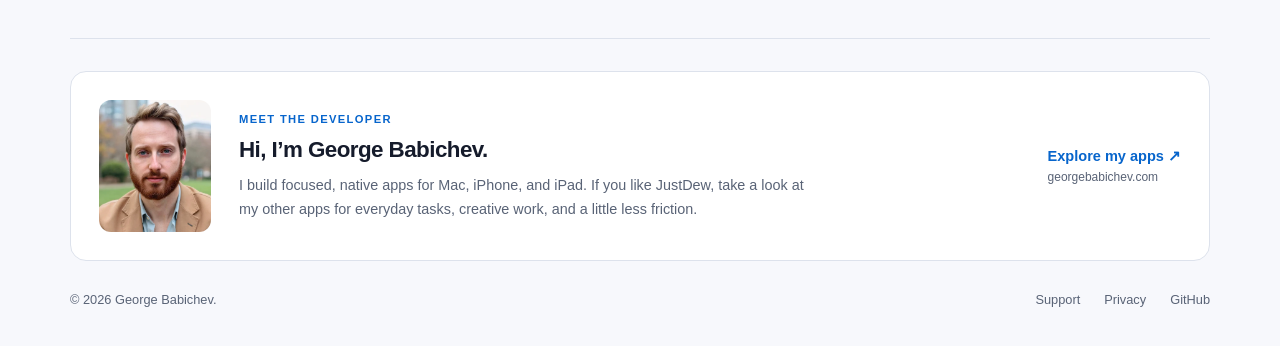
==== commit dd8e50d6: "Updated docs and version to 2.0.0" ====
--- a/docs/index.html
+++ b/docs/index.html
@@ -3,157 +3,93 @@
 <head>
   <meta charset="UTF-8">
   <meta name="viewport" content="width=device-width, initial-scale=1.0">
-  <title>JustDew</title>
-  <meta
-    name="description"
-    content="JustDew is a focused weather app for iPhone, Mac, and Apple Watch that shows the local dew point in widgets and watch complications."
-  >
-  <meta name="theme-color" media="(prefers-color-scheme: light)" content="#f6f8f9">
-  <meta name="theme-color" media="(prefers-color-scheme: dark)" content="#101417">
+  <title>JustDew 2.0 — Dew Point &amp; Weather</title>
+  <meta name="description" content="Dew point first. Weather when you need it. Meet JustDew 2.0: comfort summaries, 10-day forecasts, new widgets, and native layouts for iPhone, iPhone Duo, iPad, Mac, and Apple Watch.">
+  <meta name="theme-color" content="#f7f8fc">
+  <meta property="og:title" content="JustDew 2.0 — A better feel for your day.">
+  <meta property="og:description" content="Dew point, weather, comfortable hours, and widgets. A fresh look across your Apple devices.">
+  <meta property="og:type" content="website">
+  <meta property="og:image" content="https://gbabichev.github.io/JustDew/images/duo-open-landscape.webp">
   <link rel="icon" type="image/png" href="./icon.png">
   <link rel="apple-touch-icon" href="./icon.png">
   <link rel="stylesheet" href="./styles.css">
 </head>
 <body class="product-page">
+  <a class="skip-link" href="#main">Skip to content</a>
   <div class="site-shell">
     <nav class="topbar" aria-label="Primary">
-      <a class="brand" href="index.html" aria-label="JustDew home">
-        <img src="./icon.png" alt="" width="52" height="52">
-        <span>JustDew</span>
-      </a>
-      <div class="nav-links">
-        <a href="#screenshots">Screenshots</a>
-        <a href="#features">Features</a>
-        <a href="Support.html">Support</a>
-        <a href="PrivacyPolicy.html">Privacy</a>
-      </div>
+      <a class="brand" href="index.html" aria-label="JustDew home"><img src="./icon.png" alt="" width="44" height="44"><span>JustDew</span></a>
+      <div class="nav-links"><a href="#features">What’s new</a><a href="#widgets">Widgets</a><a href="#duo">iPhone Duo</a><a href="Support.html">Support</a></div>
     </nav>
-
-    <header class="hero">
-      <img class="hero-image" src="./ios-2.jpg" alt="" width="1284" height="2778" loading="eager">
-      <div class="hero-copy">
-        <p class="eyebrow">Dew Point Weather Widgets</p>
-        <h1>JustDew</h1>
-        <p class="lede">
-          A tiny weather app for the number that actually tells you how sticky it feels.
-        </p>
-        <p class="summary">
-          Choose your current location or save a city, then keep the latest dew point visible
-          on iPhone, Mac, and Apple Watch.
-        </p>
-        <div class="hero-actions">
-          <a class="button button-primary" href="https://apps.apple.com/us/app/justdew/id0000000000">App Store</a>
-          <a class="button button-secondary" href="https://github.com/gbabichev/JustDew" target="_blank" rel="noreferrer">GitHub</a>
-          <a class="button button-secondary" href="https://github.com/gbabichev/JustDew/issues" target="_blank" rel="noreferrer">Issues</a>
+    <main id="main">
+      <header class="hero">
+        <div class="hero-copy">
+          <p class="release-tag">Meet JustDew 2.0.0</p>
+          <h1>A better feel<br>for your day.</h1>
+          <p class="lede">Dew point first.<br>Weather when you need it.</p>
+          <p class="summary">Know how the air feels now, find your comfortable hours, and see what’s ahead. A fresh design brings dew point and weather together across your Apple devices.</p>
+          <div class="hero-actions"><a class="button button-primary" href="https://apps.apple.com/us/app/justdew-dew-point-widget/id6772215821">Download on the App Store <span aria-hidden="true">↗</span></a><a class="text-link" href="#features">Explore 2.0 <span aria-hidden="true">↓</span></a></div>
+          <p class="pricing-note">Free. No subscriptions.</p>
+          <p class="platform-note">iPhone · iPhone Duo · iPad · Mac · Apple Watch</p>
         </div>
-      </div>
-    </header>
-
-    <main>
-      <section class="section intro-band">
-        <p>
-          JustDew is built around one focused job: keep dew point easy to check without opening a full weather app.
-        </p>
+        <div class="hero-visual"><img class="" src="./images/iphone-app.webp" srcset="./images/iphone-app-600.webp 600w, ./images/iphone-app.webp 1104w" sizes="(max-width: 680px) 90vw, (max-width: 1000px) 44vw, 360px" alt="JustDew 2.0 on iPhone, showing the dew point, comfortable hours, and 10-day forecast" width="1104" height="2400" loading="eager" decoding="async"></div>
+      </header>
+      <section class="release-band" aria-label="New in version 2.0">
+        <div><span>01</span><strong>A fresh, focused design</strong><p>Clearer cards. More useful context. Still dew point at heart.</p></div>
+        <div><span>02</span><strong>The weather, too</strong><p>Current conditions and forecasts, with details just a tap away.</p></div>
+        <div><span>03</span><strong>Made for your screens</strong><p>New widgets and layouts that adapt, from wrist to wide open.</p></div>
       </section>
-
-      <section class="section split-section">
-        <article>
-          <p class="eyebrow">Why Dew Point?</p>
-          <h2>Humidity alone can be misleading.</h2>
-          <p>
-            Dew point is a steadier way to understand how much moisture is actually in the air,
-            which makes it a better quick read for comfort.
-          </p>
-        </article>
-
-        <article>
-          <p class="eyebrow">Privacy</p>
-          <h2>No analytics, ads, or tracking.</h2>
-          <p>
-            JustDew uses location only to retrieve the dew point for the selected place. I
-            do not collect, log, sell, or share your location or weather data.
-          </p>
-        </article>
+      <section class="section" id="features" aria-labelledby="features-title">
+        <div class="section-heading"><p class="eyebrow">A little more insight</p><h2 id="features-title">More than a number.<br>Less to figure out.</h2><p>Dew point tells you how much moisture is in the air. JustDew turns that into a forecast you can use.</p></div>
+        <div class="feature-grid">
+          <article class="feature-card"><span class="feature-mark" aria-hidden="true">↗</span><h3>Weather joins the forecast</h3><p>Temperature, conditions, feels-like, daily highs and lows, and rain chance. Compare up to 10 days of weather and dew point with colored forecast bars.</p></article>
+          <article class="feature-card"><span class="feature-mark" aria-hidden="true">◎</span><h3>Comfort, in plain language</h3><p>A quick summary tells you whether the air is dry, comfortable, or muggy. Set your dew point limit to find comfortable hours remaining today.</p></article>
+          <article class="feature-card"><span class="feature-mark" aria-hidden="true">＋</span><h3>Details when you want them</h3><p>Tap the weather card on iPhone, iPad, or Mac for the next 24 hours of rain chance, wind, gusts, and UV. The main screen stays simple.</p></article>
+        </div>
+        <div class="detail-strip"><p><strong>Understand the colors.</strong> Tap the dew point reading or info button on iPhone, iPad, or Mac for the color legend and a short explanation of dew point versus humidity.</p><div class="comfort-spectrum" aria-hidden="true"></div></div>
       </section>
-
-      <section class="section" id="screenshots" aria-labelledby="screenshots-title">
-        <div class="section-heading">
-          <p class="eyebrow">Screenshots</p>
-          <h2 id="screenshots-title">Dew point at app, widget, desktop, and watch face scale.</h2>
+      <section class="section" id="widgets" aria-labelledby="widgets-title">
+        <div class="section-heading"><p class="eyebrow">Your forecast, at a glance</p><h2 id="widgets-title">Dew point. Weather.<br>Or both together.</h2><p>Choose separate dew point and weather widgets, or put both in one. Small, medium, and large sizes fit your Home Screen or Mac desktop, with Always Dark options and current or saved locations.</p></div>
+        <div class="phone-gallery"><figure><img class="" src="./images/widget-dew-weather.webp" srcset="./images/widget-dew-weather-600.webp 600w, ./images/widget-dew-weather.webp 1104w" sizes="(max-width: 680px) 90vw, (max-width: 1000px) 44vw, 360px" alt="Dark weather and dew point forecast widgets on an iPhone Home Screen" width="1104" height="2400" loading="lazy" decoding="async"><figcaption>Separate readings. One consistent design.</figcaption></figure><figure><img class="" src="./images/widget-forecast.webp" srcset="./images/widget-forecast-600.webp 600w, ./images/widget-forecast.webp 1104w" sizes="(max-width: 680px) 90vw, (max-width: 1000px) 44vw, 360px" alt="Large combined widget comparing dew point and temperature forecasts" width="1104" height="2400" loading="lazy" decoding="async"><figcaption>Both forecasts, together.</figcaption></figure><figure><img class="" src="./images/widget-combined.webp" srcset="./images/widget-combined-600.webp 600w, ./images/widget-combined.webp 1104w" sizes="(max-width: 680px) 90vw, (max-width: 1000px) 44vw, 360px" alt="Medium combined widget showing dew point, weather, humidity, and location" width="1104" height="2400" loading="lazy" decoding="async"><figcaption>The essentials in a medium widget.</figcaption></figure><figure><img class="" src="./images/widget-small.webp" srcset="./images/widget-small-600.webp 600w, ./images/widget-small.webp 1104w" sizes="(max-width: 680px) 90vw, (max-width: 1000px) 44vw, 360px" alt="Small combo widget showing dew point and weather" width="1104" height="2400" loading="lazy" decoding="async"><figcaption>A small space. Both readings.</figcaption></figure></div>
+        <div class="widget-notes"><p><strong>A forecast on your Home Screen.</strong> Large widgets bring the coming days into view alongside current readings.</p><p><strong>Even closer on your Lock Screen.</strong> Dew point, weather, and combo widgets are available in compact iPhone Lock Screen formats.</p></div>
+      </section>
+      <section class="section duo-section" id="duo" aria-labelledby="duo-title">
+        <div class="section-heading"><p class="eyebrow">Built to adapt</p><h2 id="duo-title">Open it up.<br>Keep the forecast together.</h2><p>JustDew adapts to iPhone Duo in portrait and landscape. Partially folded layouts keep cards on either side of the hinge, with synchronized scrolling. Unfold for a spacious view of dew point and weather together.</p></div>
+        <div class="wide-gallery"><figure><img class="" src="./images/duo-folded-landscape.webp" srcset="./images/duo-folded-landscape-600.webp 600w, ./images/duo-folded-landscape.webp 1440w" sizes="(max-width: 680px) 90vw, (max-width: 1000px) 44vw, 360px" alt="Dew point and weather cards on the outer Duo display in landscape" width="1440" height="990" loading="lazy" decoding="async"><figcaption>Folded in landscape, with both readings together.</figcaption></figure><figure><img class="" src="./images/duo-open-landscape.webp" srcset="./images/duo-open-landscape-600.webp 600w, ./images/duo-open-landscape.webp 1440w" sizes="(max-width: 680px) 90vw, (max-width: 1000px) 44vw, 360px" alt="Dew point and weather forecasts on the unfolded Duo landscape display" width="1440" height="1013" loading="lazy" decoding="async"><figcaption>Unfolded, with both forecasts in view.</figcaption></figure></div>
+        <details class="more-screens"><summary>See Duo in portrait</summary><div class="portrait-gallery"><figure><img class="" src="./images/duo-folded-portrait.webp" srcset="./images/duo-folded-portrait-600.webp 600w, ./images/duo-folded-portrait.webp 1398w" sizes="(max-width: 680px) 90vw, (max-width: 1000px) 44vw, 360px" alt="Dew point cards on the outer iPhone Duo display" width="1398" height="2034" loading="lazy" decoding="async"><figcaption>Folded portrait</figcaption></figure><figure><img class="" src="./images/duo-open-portrait.webp" srcset="./images/duo-open-portrait-600.webp 600w, ./images/duo-open-portrait.webp 1440w" sizes="(max-width: 680px) 90vw, (max-width: 1000px) 44vw, 360px" alt="Two-column forecast on the open Duo portrait display" width="1440" height="2047" loading="lazy" decoding="async"><figcaption>Open portrait</figcaption></figure></div></details>
+      </section>
+      <section class="section tablet-section" aria-labelledby="tablet-title">
+        <div class="section-heading"><p class="eyebrow">Room for the whole picture</p><h2 id="tablet-title">A natural fit on iPad.<br>A familiar feel on Mac.</h2><p>Flexible columns put current readings and daily forecasts side by side. Browse saved cities in the native sidebar. On Mac, hourly weather opens in a compact table that’s easy to scan.</p></div>
+        <div class="wide-gallery">
+          <figure class="tablet-figure"><img class="" src="./images/ipad-dashboard.webp" srcset="./images/ipad-dashboard-600.webp 600w, ./images/ipad-dashboard.webp 1440w" sizes="(max-width: 680px) 90vw, (max-width: 1200px) 46vw, 558px" alt="JustDew iPad dashboard with current dew point, weather, comfortable hours, and 10-day forecasts" width="1440" height="1080" loading="lazy" decoding="async"><figcaption>Current conditions, comfortable hours, and both 10-day forecasts on iPad.</figcaption></figure>
+          <figure class="tablet-figure"><img src="./images/mac-dashboard.webp" srcset="./images/mac-dashboard-600.webp 600w, ./images/mac-dashboard.webp 1440w" sizes="(max-width: 680px) 90vw, (max-width: 1200px) 46vw, 558px" alt="JustDew on Mac with saved cities in the sidebar, current dew point and weather, and both 10-day forecasts" width="1440" height="900" loading="lazy" decoding="async"><figcaption>The Mac app, with saved cities in the native sidebar.</figcaption></figure>
         </div>
-
-        <div class="screenshot-grid">
-          <figure class="screenshot-card phone-card">
-            <img src="./ios-1.jpg" alt="JustDew iPhone app showing current dew point and location controls" width="1284" height="2778" loading="lazy">
-            <figcaption>iPhone app</figcaption>
-          </figure>
-
-          <figure class="screenshot-card phone-card">
-            <img src="./ios-2.jpg" alt="JustDew iPhone widgets showing dew point on the Home Screen" width="1284" height="2778" loading="lazy">
-            <figcaption>iPhone widgets</figcaption>
-          </figure>
-
-          <figure class="screenshot-card mac-card">
-            <img src="./mac-1.jpg" alt="JustDew Mac desktop widget showing dew point" width="2880" height="1800" loading="lazy">
-            <figcaption>Mac desktop widget</figcaption>
-          </figure>
-
-          <figure class="screenshot-card watch-card">
-            <img src="./watch-1.png" alt="JustDew Apple Watch app showing dew point, location, air temperature, and humidity" width="1344" height="1230" loading="lazy">
-            <figcaption>Apple Watch app</figcaption>
-          </figure>
-
-          <figure class="screenshot-card watch-card">
-            <img src="./watch-2.png" alt="JustDew Apple Watch face complication showing dew point with a color gauge" width="1344" height="1230" loading="lazy">
-            <figcaption>Apple Watch complication</figcaption>
-          </figure>
+        <details class="more-screens"><summary>See the Mac dashboard with the sidebar hidden</summary><figure class="tablet-figure"><img src="./images/mac-dashboard-wide.webp" srcset="./images/mac-dashboard-wide-600.webp 600w, ./images/mac-dashboard-wide.webp 1440w" sizes="(max-width: 680px) 90vw, (max-width: 1200px) 46vw, 558px" alt="JustDew on Mac with the sidebar hidden and more room for the weather and dew point forecasts" width="1440" height="900" loading="lazy" decoding="async"><figcaption>Hide the sidebar for more room to compare forecasts.</figcaption></figure></details>
+      </section>
+      <section class="section" aria-labelledby="watch-title">
+        <div class="section-heading"><p class="eyebrow">Right on your wrist</p><h2 id="watch-title">More weather.<br>Same quick glance.</h2><p>The Watch app now includes current weather and both forecasts. Compact, unified bars keep the days easy to compare. Add dew point or weather complications for your current location or a saved city.</p></div>
+        <div class="watch-gallery"><figure><img class="" src="./images/watch-1.webp" alt="Current dew point and humidity in the JustDew Watch app" width="422" height="514" loading="lazy" decoding="async"><figcaption>Dew point now</figcaption></figure><figure><img class="" src="./images/watch-3.webp" alt="Current weather, feels-like temperature, highs and lows in the Watch app" width="422" height="514" loading="lazy" decoding="async"><figcaption>Weather now</figcaption></figure><figure><img class="" src="./images/watch-2.webp" alt="Compact daily dew point forecast bars on Apple Watch" width="422" height="514" loading="lazy" decoding="async"><figcaption>Unified forecast bars</figcaption></figure><figure><img class="" src="./images/watch-4.webp" alt="Dew point gauge and rectangular complications on a Watch face" width="422" height="514" loading="lazy" decoding="async"><figcaption>Watch face complications</figcaption></figure></div>
+      </section>
+      <section class="section" aria-labelledby="everyday-title">
+        <div class="section-heading"><p class="eyebrow">The everyday details</p><h2 id="everyday-title">Still simply JustDew.</h2></div>
+        <div class="feature-grid secondary-features">
+          <article class="feature-card"><h3>Your places, ready to check</h3><p>Save multiple cities, swipe between them on iPhone and iPad, and keep Current Location at the top. Saved locations refresh when you launch the app.</p></article>
+          <article class="feature-card"><h3>Your units, automatically</h3><p>Temperature follows your system’s Celsius or Fahrenheit preference. Readings stay familiar in the app and widgets.</p></article>
+          <article class="feature-card"><h3>Privacy stays simple</h3><p>No accounts, ads, analytics, or tracking. Saved places and weather caches stay on your device. Weather is provided by Apple WeatherKit.</p><a class="text-link" href="PrivacyPolicy.html">Read the privacy policy <span aria-hidden="true">↗</span></a></article>
         </div>
       </section>
-
-      <section class="section" id="features" aria-labelledby="features-title">
-        <div class="section-heading">
-          <p class="eyebrow">Features</p>
-          <h2 id="features-title">Designed around one useful number.</h2>
+      <section class="download-section" aria-label="Download JustDew"><img src="./icon.png" width="72" height="72" alt=""><h2>Get a feel for the day.</h2><p>Free. No subscriptions.<br>JustDew 2.0.0 for iPhone, iPad, Mac, and Apple Watch.</p><a class="button button-primary" href="https://apps.apple.com/us/app/justdew-dew-point-widget/id6772215821">Download on the App Store <span aria-hidden="true">↗</span></a></section>
+      <aside class="developer-card" aria-labelledby="developer-title">
+        <img class="developer-portrait" src="./images/george-babichev.webp" alt="George Babichev" width="112" height="132" loading="lazy" decoding="async">
+        <div class="developer-copy">
+          <p class="eyebrow">Meet the developer</p>
+          <h2 id="developer-title">Hi, I’m George Babichev.</h2>
+          <p>I build focused, native apps for Mac, iPhone, and iPad. If you like JustDew, take a look at my other apps for everyday tasks, creative work, and a little less friction.</p>
         </div>
-
-        <div class="feature-grid">
-          <article class="feature-card">
-            <h3>Dew Point at a Glance</h3>
-            <p>Open the app for dew point, air temperature, humidity, location, and last update time.</p>
-          </article>
-
-          <article class="feature-card">
-            <h3>Home Screen Widgets</h3>
-            <p>Small and medium widgets keep the dew point readable with compact air and humidity context.</p>
-          </article>
-
-          <article class="feature-card">
-            <h3>Mac Desktop Widgets</h3>
-            <p>Use native macOS widget styling so JustDew fits cleanly on the desktop.</p>
-          </article>
-
-          <article class="feature-card">
-            <h3>Watch Complications</h3>
-            <p>Apple Watch complications include circular, rectangular, inline, and corner layouts.</p>
-          </article>
-
-          <article class="feature-card">
-            <h3>Grossness Scale</h3>
-            <p>A blue to yellow to red scale makes mild, muggy, and Miami-style dew points easy to scan.</p>
-          </article>
-
-          <article class="feature-card">
-            <h3>Current or Saved Location</h3>
-            <p>Follow your current location automatically, or save one city and keep widgets pinned there.</p>
-          </article>
-        </div>
-      </section>
-
+        <a class="text-link developer-link" href="https://georgebabichev.com/#projects">Explore my apps <span aria-hidden="true">↗</span><span class="developer-domain">georgebabichev.com</span></a>
+      </aside>
     </main>
-
-    <footer class="site-footer">
-      <p>&copy; 2026 George Babichev.</p>
-    </footer>
+    <footer class="site-footer"><p>© 2026 George Babichev.</p><div><a href="Support.html">Support</a><a href="PrivacyPolicy.html">Privacy</a><a href="https://github.com/gbabichev/JustDew">GitHub</a></div></footer>
   </div>
 </body>
 </html>
--- a/docs/styles.css
+++ b/docs/styles.css
@@ -1,580 +1,156 @@
 :root {
   color-scheme: light dark;
-  --bg: #f3f6f7;
-  --bg-deep: #dfe8ec;
-  --surface: rgba(255, 255, 255, 0.78);
-  --surface-strong: #ffffff;
-  --ink: #172126;
-  --muted: #66747c;
-  --line: rgba(23, 33, 38, 0.12);
-  --blue: #2474dc;
-  --yellow: #f4cf28;
-  --red: #e2352f;
-  --teal: #1b8f8a;
-  --shadow-lg: 0 28px 70px rgba(23, 33, 38, 0.14);
-  --shadow-md: 0 18px 42px rgba(23, 33, 38, 0.1);
-  --radius-xl: 32px;
-  --radius-lg: 22px;
-  --radius-md: 16px;
+  --bg: #f7f8fc;
+  --surface: #fff;
+  --ink: #151b2b;
+  --muted: #596376;
+  --line: #dde2ec;
+  --blue: #0765cc;
+  --soft: #edf2fa;
   --content-width: 1140px;
 }
+* { box-sizing: border-box; }
+html { scroll-behavior: smooth; scroll-padding-top: 28px; }
+body { margin: 0; min-width: 320px; color: var(--ink); background: var(--bg); font-family: -apple-system, BlinkMacSystemFont, "Helvetica Neue", sans-serif; -webkit-font-smoothing: antialiased; }
+img { display: block; max-width: 100%; height: auto; }
+a { color: inherit; text-decoration: none; }
+a:hover { color: var(--blue); }
+a:focus-visible, summary:focus-visible { outline: 3px solid var(--blue); outline-offset: 5px; border-radius: 4px; }
+h1, h2, h3, p, figure { margin: 0; }
+p, li { color: var(--muted); line-height: 1.65; }
+h1, h2 { letter-spacing: -.045em; font-weight: 730; text-wrap: balance; }
+h1 { font-size: clamp(3.5rem, 5.7vw, 5.1rem); line-height: 1.04; }
+h2 { font-size: clamp(2.25rem, 4vw, 3.6rem); line-height: 1.1; }
+h3 { font-size: 1.13rem; line-height: 1.3; margin-bottom: 12px; letter-spacing: -.015em; }
+.site-shell, .info-shell { width: min(calc(100% - 64px), var(--content-width)); margin: 0 auto; }
+.topbar { display: flex; justify-content: space-between; align-items: center; gap: 24px; padding: 24px 0; border-bottom: 1px solid var(--line); }
+.brand { display: inline-flex; gap: 12px; align-items: center; font-size: 1.25rem; font-weight: 750; letter-spacing: -.025em; }
+.brand img { width: 44px; height: 44px; border-radius: 12px; }
+.nav-links { display: flex; flex-wrap: wrap; justify-content: flex-end; gap: 12px 26px; font-size: .9rem; font-weight: 550; color: var(--muted); }
+.nav-links a { padding: 8px 0; }
+.skip-link { position: absolute; top: -80px; left: 16px; z-index: 10; padding: 12px 20px; background: var(--surface); border: 2px solid var(--blue); }
+.skip-link:focus { top: 12px; }
+.hero { display: grid; grid-template-columns: 1.25fr 1fr; align-items: center; gap: 7%; padding: 56px 0 64px; }
+.hero-copy { padding: 20px 0; }
+.release-tag { display: inline-block; padding: 7px 12px; background: var(--soft); color: var(--blue); border-radius: 7px; font-size: .82rem; font-weight: 650; margin-bottom: 26px; }
+.lede { font-size: 1.55rem; line-height: 1.35; font-weight: 550; color: var(--ink); margin-top: 24px; letter-spacing: -.025em; }
+.summary { max-width: 490px; margin-top: 20px; font-size: 1.04rem; }
+.hero-actions, .card-actions { display: flex; align-items: center; flex-wrap: wrap; gap: 20px; margin-top: 30px; }
+.button { display: inline-flex; align-items: center; justify-content: center; gap: 14px; min-height: 48px; padding: 13px 20px; border-radius: 10px; font-size: .91rem; font-weight: 600; line-height: 1.3; text-align: center; }
+.button-primary { background: var(--blue); color: #fff; }
+.button-primary:hover { background: #004c9f; color: #fff; }
+.button-secondary { background: var(--soft); color: var(--ink); }
+.text-link { font-size: .91rem; font-weight: 600; color: var(--blue); }
+.pricing-note { margin-top: 16px; color: var(--ink); font-size: .91rem; font-weight: 600; }
+.platform-note { margin-top: 24px; font-size: .77rem; }
+.hero-visual { display: flex; justify-content: center; background: #eee8eb; border-radius: 24px; overflow: hidden; border: 1px solid var(--line); }
+.hero-visual img { max-height: 660px; width: auto; }
+.release-band { display: grid; grid-template-columns: repeat(3, 1fr); border-top: 1px solid var(--line); border-bottom: 1px solid var(--line); padding: 30px 0; gap: 40px; }
+.release-band span { color: var(--blue); display: block; font-size: .75rem; font-weight: 650; margin-bottom: 12px; }
+.release-band strong { display: block; font-size: 1.05rem; margin-bottom: 8px; }
+.release-band p { font-size: .91rem; }
+.section { padding-top: 104px; }
+.section-heading { max-width: 750px; margin-bottom: 34px; }
+.eyebrow { color: var(--blue); font-size: .77rem; font-weight: 650; text-transform: uppercase; letter-spacing: .12em; margin-bottom: 16px; }
+.section-heading > p:last-child:not(.eyebrow) { max-width: 670px; margin-top: 22px; font-size: 1.06rem; }
+.feature-grid, .info-grid { display: grid; grid-template-columns: repeat(3, minmax(0, 1fr)); gap: 18px; }
+.feature-card { background: var(--surface); padding: 28px; border: 1px solid var(--line); border-radius: 16px; }
+.feature-card p { font-size: .94rem; }
+.feature-mark { display: block; color: var(--blue); font-size: 1.8rem; margin-bottom: 26px; }
+.detail-strip { margin-top: 24px; display: grid; grid-template-columns: 1fr 180px; align-items: center; gap: 40px; padding: 24px 28px; background: var(--soft); border-radius: 14px; }
+.detail-strip p { font-size: .92rem; }
+.detail-strip strong { color: var(--ink); }
+.comfort-spectrum { height: 7px; border-radius: 10px; background: linear-gradient(90deg, #2474dc, #f4cf28 50%, #e2352f); }
+.phone-gallery { display: grid; grid-template-columns: repeat(4, minmax(0, 1fr)); gap: 18px; }
+.phone-gallery img, .wide-gallery img, .portrait-gallery img, .tablet-figure img, .watch-gallery img { width: 100%; border-radius: 15px; border: 1px solid var(--line); }
+figcaption { margin-top: 12px; color: var(--muted); font-size: .81rem; line-height: 1.5; }
+.widget-notes { display: grid; grid-template-columns: 1fr 1fr; gap: 40px; padding: 28px 0 0; }
+.widget-notes p { font-size: .94rem; }
+.widget-notes strong { display: block; color: var(--ink); margin-bottom: 6px; }
+.wide-gallery, .portrait-gallery { display: grid; grid-template-columns: repeat(2, minmax(0, 1fr)); gap: 24px; }
+.more-screens { margin-top: 24px; border-bottom: 1px solid var(--line); }
+.more-screens summary { cursor: pointer; padding: 16px 0; font-size: .94rem; color: var(--blue); font-weight: 600; }
+.more-screens .portrait-gallery { padding: 12px 0 28px; max-width: 800px; margin: 0 auto; }
+.tablet-figure img { max-width: 100%; }
+.tablet-section > .wide-gallery .tablet-figure img { aspect-ratio: 4 / 3; height: auto; object-fit: contain; object-position: center; background: #eee8eb; }
+.watch-gallery { display: grid; grid-template-columns: repeat(4, minmax(0, 1fr)); gap: 18px; }
+.secondary-features .text-link { display: inline-block; margin-top: 20px; }
+.download-section { margin-top: 100px; padding: 58px 24px; border-top: 1px solid var(--line); border-bottom: 1px solid var(--line); text-align: center; }
+.download-section img { margin: 0 auto 24px; border-radius: 18px; }
+.download-section p { margin: 20px 0 26px; }
+.site-footer { padding: 28px 0 36px; display: flex; justify-content: space-between; align-items: center; gap: 20px; font-size: .8rem; color: var(--muted); }
+.site-footer div { display: flex; gap: 24px; }
+.info-page { padding-bottom: 28px; }
+.info-header { padding: 54px 0 20px; max-width: 850px; }
+.back-link { display: inline-block; color: var(--blue); font-size: .9rem; margin-bottom: 28px; }
+.info-header h1 { font-size: clamp(2.5rem, 5vw, 4rem); }
+.info-header p:not(.eyebrow) { margin-top: 20px; }
+.info-grid { margin-top: 24px; grid-template-columns: repeat(2, minmax(0, 1fr)); }
+.info-card, .policy-card { padding: 28px; border: 1px solid var(--line); border-radius: 16px; background: var(--surface); }
+.info-card h2, .policy-card h2 { font-size: 1.5rem; letter-spacing: -.025em; margin-bottom: 18px; }
+.info-card a:not(.button), .policy-card a { color: var(--blue); text-decoration: underline; text-underline-offset: 3px; }
+.info-card ul, .policy-card ul { padding-left: 20px; margin-bottom: 0; }
+.info-card li + li, .policy-card li + li { margin-top: 10px; }
+.policy-shell { display: grid; gap: 20px; margin-top: 24px; }
+.policy-card p + p { margin-top: 16px; }
+.stack-list, .faq-list { display: grid; gap: 22px; margin-top: 20px; }
+.stack-item, .faq-item { border-top: 1px solid var(--line); padding-top: 18px; }
+.stack-item strong { display: block; margin-bottom: 10px; }
+.faq-item h3 { font-size: 1rem; }
+.faq-item p, .callout, .meta-note { font-size: .9rem; }
+.callout { padding: 16px; background: var(--soft); border-radius: 10px; margin-top: 24px; color: var(--ink); }
+@media (max-width: 960px) {
+  .hero { gap: 5%; grid-template-columns: 1.1fr 1fr; }
+  h1 { font-size: 3.5rem; }
+  .hero-actions { gap: 18px; }
+  .feature-grid { grid-template-columns: 1fr; }
+  .feature-card { padding: 24px; }
+  .feature-mark { margin-bottom: 14px; }
+  .phone-gallery, .watch-gallery { grid-template-columns: repeat(2, minmax(0, 1fr)); gap: 24px; }
+  .phone-gallery img { max-height: 600px; object-fit: contain; background: #eee8eb; }
+}
+@media (max-width: 680px) {
+  .site-shell, .info-shell { width: calc(100% - 36px); }
+  .topbar { flex-wrap: wrap; padding: 20px 0; gap: 16px; }
+  .nav-links { justify-content: flex-start; gap: 10px 20px; font-size: .83rem; }
+  .hero { grid-template-columns: 1fr; padding: 32px 0 40px; gap: 30px; }
+  .hero-copy { padding: 0; }
+  h1 { font-size: clamp(3.1rem, 12vw, 4rem); }
+  .lede { font-size: 1.35rem; }
+  .hero-visual { max-width: 360px; margin: 0 auto; }
+  .hero-visual img { max-height: 650px; }
+  .release-band { grid-template-columns: 1fr; gap: 24px; }
+  .release-band span { display: inline; margin-right: 14px; }
+  .release-band strong { display: inline; }
+  .release-band p { margin-top: 8px; }
+  .section { padding-top: 64px; }
+  h2 { font-size: 2.35rem; }
+  .detail-strip, .widget-notes, .wide-gallery, .info-grid { grid-template-columns: 1fr; gap: 22px; }
+  .detail-strip { padding: 24px; }
+  .comfort-spectrum { width: 140px; }
+  .phone-gallery, .watch-gallery, .portrait-gallery { gap: 12px; }
+  .phone-gallery img { max-height: none; }
+  figcaption { font-size: .76rem; }
+  .download-section { margin-top: 64px; padding: 42px 12px; }
+  .site-footer { align-items: flex-start; flex-direction: column; gap: 12px; }
+}
+@media (prefers-color-scheme: dark) {
+  :root { --bg: #10141c; --surface: #191f2b; --ink: #f1f4fc; --muted: #b0b9cb; --line: #303a4d; --blue: #80b9ff; --soft: #1d2b42; }
+  .button-primary { background: #0765cc; color: #fff; }
+  .button-primary:hover { background: #125fb3; }
+}
+@media (prefers-reduced-motion: reduce) { html { scroll-behavior: auto; } }
 
-* {
-  box-sizing: border-box;
+.developer-card { display: grid; grid-template-columns: 112px minmax(0, 1fr) auto; align-items: center; gap: 28px; margin-top: 32px; padding: 28px; background: var(--surface); border: 1px solid var(--line); border-radius: 16px; }
+.developer-portrait { width: 112px; height: 132px; object-fit: cover; border-radius: 12px; }
+.developer-copy .eyebrow { margin-bottom: 8px; font-size: .7rem; }
+.developer-copy h2 { font-size: 1.4rem; letter-spacing: -.025em; line-height: 1.25; margin-bottom: 10px; }
+.developer-copy > p:last-child { max-width: 580px; font-size: .9rem; }
+.developer-link { padding: 12px 0 12px 12px; }
+.developer-domain { display: block; margin-top: 6px; color: var(--muted); font-size: .75rem; font-weight: 400; }
+@media (max-width: 680px) {
+  .developer-card { grid-template-columns: 72px minmax(0, 1fr); gap: 18px; padding: 22px; }
+  .developer-portrait { width: 72px; height: 86px; align-self: start; }
+  .developer-copy h2 { font-size: 1.2rem; }
+  .developer-link { grid-column: 1 / -1; padding: 0; }
 }
-
-html,
-body {
-  margin: 0;
-  min-height: 100%;
-}
-
-html {
-  scroll-behavior: smooth;
-}
-
-body {
-  min-width: 320px;
-  font-family: "Avenir Next", "Helvetica Neue", Arial, sans-serif;
-  color: var(--ink);
-  background:
-    linear-gradient(135deg, rgba(36, 116, 220, 0.13), transparent 34rem),
-    linear-gradient(225deg, rgba(226, 53, 47, 0.1), transparent 30rem),
-    linear-gradient(180deg, #fbfdfe 0%, var(--bg) 48%, var(--bg-deep) 100%);
-}
-
-img {
-  display: block;
-  max-width: 100%;
-}
-
-a {
-  color: inherit;
-  text-decoration: none;
-}
-
-p,
-li {
-  color: var(--muted);
-  line-height: 1.65;
-}
-
-h1,
-h2,
-h3,
-p,
-ul,
-figure {
-  margin-top: 0;
-}
-
-.site-shell,
-.info-shell {
-  width: min(calc(100% - 32px), var(--content-width));
-  margin: 0 auto;
-}
-
-.site-shell {
-  padding: 24px 0 42px;
-}
-
-.topbar {
-  position: relative;
-  z-index: 5;
-  display: flex;
-  align-items: center;
-  justify-content: space-between;
-  gap: 24px;
-  padding: 10px 14px;
-  border: 1px solid rgba(255, 255, 255, 0.72);
-  border-radius: 999px;
-  background: rgba(255, 255, 255, 0.7);
-  box-shadow: 0 14px 36px rgba(23, 33, 38, 0.08);
-  backdrop-filter: blur(18px);
-}
-
-.brand {
-  display: inline-flex;
-  align-items: center;
-  gap: 12px;
-  font-weight: 800;
-}
-
-.brand img {
-  width: 52px;
-  height: 52px;
-  border-radius: 15px;
-  box-shadow: 0 12px 26px rgba(23, 33, 38, 0.16);
-}
-
-.nav-links {
-  display: flex;
-  align-items: center;
-  flex-wrap: wrap;
-  justify-content: flex-end;
-  gap: 20px;
-  color: var(--muted);
-  font-size: 0.95rem;
-  font-weight: 600;
-}
-
-.nav-links a {
-  padding: 8px 0;
-}
-
-.nav-links a:hover,
-.nav-links a:focus-visible,
-.back-link:hover,
-.back-link:focus-visible {
-  color: var(--teal);
-}
-
-.hero {
-  position: relative;
-  display: grid;
-  align-items: end;
-  min-height: clamp(520px, 72vh, 720px);
-  margin-top: 20px;
-  overflow: hidden;
-  border-radius: var(--radius-xl);
-  box-shadow: var(--shadow-lg);
-  background: #11181c;
-}
-
-.hero::before {
-  content: "";
-  position: absolute;
-  inset: 0;
-  z-index: 1;
-  background:
-    linear-gradient(90deg, rgba(9, 13, 16, 0.92), rgba(9, 13, 16, 0.74) 44%, rgba(9, 13, 16, 0.22) 76%),
-    linear-gradient(0deg, rgba(9, 13, 16, 0.78), transparent 52%);
-}
-
-.hero-image {
-  position: absolute;
-  inset: 0;
-  width: 100%;
-  height: 100%;
-  object-fit: cover;
-  object-position: center center;
-  transform: scale(1.16);
-}
-
-.hero-copy {
-  position: relative;
-  z-index: 2;
-  max-width: 660px;
-  padding: clamp(28px, 6vw, 64px);
-}
-
-.eyebrow {
-  margin-bottom: 12px;
-  color: var(--teal);
-  font-size: 0.78rem;
-  font-weight: 800;
-  letter-spacing: 0.12em;
-  text-transform: uppercase;
-}
-
-.hero .eyebrow,
-.hero .summary {
-  color: rgba(255, 255, 255, 0.76);
-}
-
-h1 {
-  margin-bottom: 14px;
-  color: #ffffff;
-  font-size: clamp(4rem, 9vw, 7rem);
-  line-height: 0.9;
-  letter-spacing: 0;
-}
-
-h2 {
-  margin-bottom: 14px;
-  font-size: clamp(2.2rem, 4vw, 3.6rem);
-  line-height: 1;
-  letter-spacing: 0;
-}
-
-h3 {
-  margin-bottom: 8px;
-  font-size: 1.05rem;
-}
-
-.lede {
-  max-width: 620px;
-  margin-bottom: 14px;
-  color: #ffffff;
-  font-size: clamp(1.35rem, 2.4vw, 2rem);
-  line-height: 1.25;
-  font-weight: 700;
-}
-
-.summary {
-  max-width: 620px;
-  margin-bottom: 0;
-  font-size: 1.05rem;
-}
-
-.hero-actions,
-.card-actions {
-  display: flex;
-  flex-wrap: wrap;
-  gap: 12px;
-  margin-top: 26px;
-}
-
-.button {
-  display: inline-flex;
-  align-items: center;
-  justify-content: center;
-  min-height: 46px;
-  padding: 0 18px;
-  border: 1px solid transparent;
-  border-radius: 999px;
-  font-weight: 750;
-  transition: transform 160ms ease, background-color 160ms ease, border-color 160ms ease;
-}
-
-.button:hover,
-.button:focus-visible {
-  transform: translateY(-1px);
-}
-
-.button-primary {
-  color: #ffffff;
-  background: linear-gradient(135deg, var(--blue), var(--teal));
-  box-shadow: 0 16px 34px rgba(36, 116, 220, 0.24);
-}
-
-.button-secondary {
-  color: var(--ink);
-  border-color: var(--line);
-  background: rgba(255, 255, 255, 0.86);
-}
-
-.section {
-  padding: 58px 0 0;
-}
-
-.intro-band {
-  max-width: 780px;
-}
-
-.intro-band p {
-  margin-bottom: 0;
-  color: var(--ink);
-  font-size: 1.35rem;
-  line-height: 1.45;
-  font-weight: 700;
-}
-
-.section-heading {
-  max-width: 760px;
-  margin-bottom: 24px;
-}
-
-.screenshot-grid {
-  display: grid;
-  grid-template-columns: repeat(8, minmax(0, 1fr));
-  gap: 18px;
-  align-items: start;
-}
-
-.screenshot-card,
-.feature-card,
-.info-card,
-.policy-card {
-  margin: 0;
-  padding: 14px;
-  border: 1px solid rgba(255, 255, 255, 0.68);
-  border-radius: var(--radius-lg);
-  background: var(--surface);
-  box-shadow: var(--shadow-md);
-  backdrop-filter: blur(14px);
-}
-
-.screenshot-card img {
-  width: 100%;
-  height: auto;
-  border-radius: 16px;
-  object-fit: cover;
-  object-position: top center;
-}
-
-.phone-card {
-  grid-column: span 2;
-}
-
-.mac-card {
-  grid-column: span 4;
-}
-
-.watch-card {
-  grid-column: span 4;
-}
-
-.watch-card img {
-  background: #323031;
-  object-position: center center;
-}
-
-figcaption {
-  margin-top: 10px;
-  color: var(--muted);
-  font-size: 0.88rem;
-  font-weight: 700;
-}
-
-.feature-grid,
-.info-grid {
-  display: grid;
-  grid-template-columns: repeat(3, minmax(0, 1fr));
-  gap: 18px;
-}
-
-.feature-card,
-.info-card,
-.policy-card {
-  padding: 24px;
-}
-
-.feature-card p,
-.info-card p,
-.policy-card p,
-.info-card li,
-.policy-card li {
-  margin-bottom: 0;
-}
-
-.split-section {
-  display: grid;
-  grid-template-columns: repeat(2, minmax(0, 1fr));
-  gap: 28px;
-}
-
-.split-section article {
-  padding-top: 24px;
-  border-top: 1px solid var(--line);
-}
-
-.site-footer {
-  padding: 36px 0 0;
-  color: var(--muted);
-  font-size: 0.92rem;
-  text-align: center;
-}
-
-.info-page {
-  padding: 24px 0 44px;
-}
-
-.info-shell {
-  display: grid;
-  gap: 24px;
-}
-
-.info-header {
-  padding: 42px 4px 14px;
-}
-
-.info-header h1 {
-  max-width: 760px;
-  color: var(--ink);
-  font-size: clamp(3rem, 7vw, 5.4rem);
-}
-
-.info-header p {
-  max-width: 720px;
-  margin: 18px 0 0;
-  font-size: 1.06rem;
-}
-
-.back-link {
-  display: inline-flex;
-  margin-bottom: 24px;
-  color: var(--teal);
-  font-weight: 750;
-}
-
-.policy-shell {
-  display: grid;
-  gap: 18px;
-}
-
-.info-card ul,
-.policy-card ul {
-  margin: 14px 0 0 18px;
-  padding: 0;
-}
-
-.info-card h2,
-.policy-card h2 {
-  font-size: clamp(1.75rem, 1.25rem + 1.2vw, 2.25rem);
-  line-height: 1.04;
-  text-wrap: balance;
-}
-
-.stack-list,
-.faq-list {
-  display: grid;
-  gap: 14px;
-  margin-top: 16px;
-}
-
-.stack-item,
-.faq-item,
-.callout {
-  padding: 16px 18px;
-  border: 1px solid rgba(23, 33, 38, 0.08);
-  border-radius: var(--radius-md);
-  background: rgba(255, 255, 255, 0.62);
-}
-
-.stack-item strong,
-.faq-item h3 {
-  display: block;
-  margin-bottom: 6px;
-  color: var(--ink);
-}
-
-.callout {
-  margin-top: 16px;
-  border-left: 4px solid var(--teal);
-  color: var(--ink);
-}
-
-.meta-note {
-  color: var(--muted);
-  font-size: 0.94rem;
-}
-
-@media (max-width: 960px) {
-  .screenshot-grid,
-  .feature-grid,
-  .info-grid,
-  .split-section {
-    grid-template-columns: 1fr 1fr;
-  }
-
-  .phone-card,
-  .watch-card {
-    grid-column: span 1;
-  }
-
-  .mac-card {
-    grid-column: 1 / -1;
-  }
-
-}
-
-@media (max-width: 680px) {
-  .site-shell,
-  .info-shell {
-    width: min(calc(100% - 20px), var(--content-width));
-  }
-
-  .topbar {
-    align-items: flex-start;
-    flex-direction: column;
-    border-radius: 24px;
-  }
-
-  .nav-links {
-    justify-content: flex-start;
-    gap: 12px 18px;
-  }
-
-  .hero {
-    min-height: 560px;
-    border-radius: 24px;
-  }
-
-  .hero::before {
-    background:
-      linear-gradient(0deg, rgba(9, 13, 16, 0.82), rgba(9, 13, 16, 0.28)),
-      linear-gradient(90deg, rgba(9, 13, 16, 0.76), transparent);
-  }
-
-  .hero-copy {
-    padding: 26px;
-  }
-
-  h1 {
-    font-size: clamp(3.4rem, 18vw, 5rem);
-  }
-
-  .screenshot-grid,
-  .feature-grid,
-  .info-grid,
-  .split-section {
-    grid-template-columns: 1fr;
-  }
-
-  .phone-card,
-  .mac-card,
-  .watch-card {
-    grid-column: 1 / -1;
-  }
-
-  .section {
-    padding-top: 42px;
-  }
-
-  .feature-card,
-  .info-card,
-  .policy-card {
-    padding: 20px;
-    border-radius: 20px;
-  }
-}
-
-@media (prefers-color-scheme: dark) {
-  :root {
-    --bg: #101417;
-    --bg-deep: #090c0e;
-    --surface: rgba(25, 33, 38, 0.82);
-    --surface-strong: #192126;
-    --ink: #f5f8fa;
-    --muted: #a8b5bc;
-    --line: rgba(245, 248, 250, 0.12);
-    --teal: #60d1ca;
-    --shadow-lg: 0 28px 80px rgba(0, 0, 0, 0.45);
-    --shadow-md: 0 18px 46px rgba(0, 0, 0, 0.3);
-  }
-
-  body {
-    background:
-      linear-gradient(135deg, rgba(36, 116, 220, 0.12), transparent 34rem),
-      linear-gradient(225deg, rgba(226, 53, 47, 0.12), transparent 30rem),
-      linear-gradient(180deg, #151b20 0%, var(--bg) 48%, var(--bg-deep) 100%);
-  }
-
-  .topbar {
-    border-color: rgba(255, 255, 255, 0.12);
-    background: rgba(245, 248, 250, 0.86);
-  }
-
-  .brand,
-  .nav-links,
-  .topbar a,
-  .button-secondary {
-    color: #172126;
-  }
-
-  .screenshot-card,
-  .feature-card,
-  .info-card,
-  .policy-card {
-    border-color: rgba(255, 255, 255, 0.12);
-  }
-
-  .stack-item,
-  .faq-item,
-  .callout {
-    border-color: rgba(255, 255, 255, 0.1);
-    background: rgba(255, 255, 255, 0.05);
-  }
-
-}
